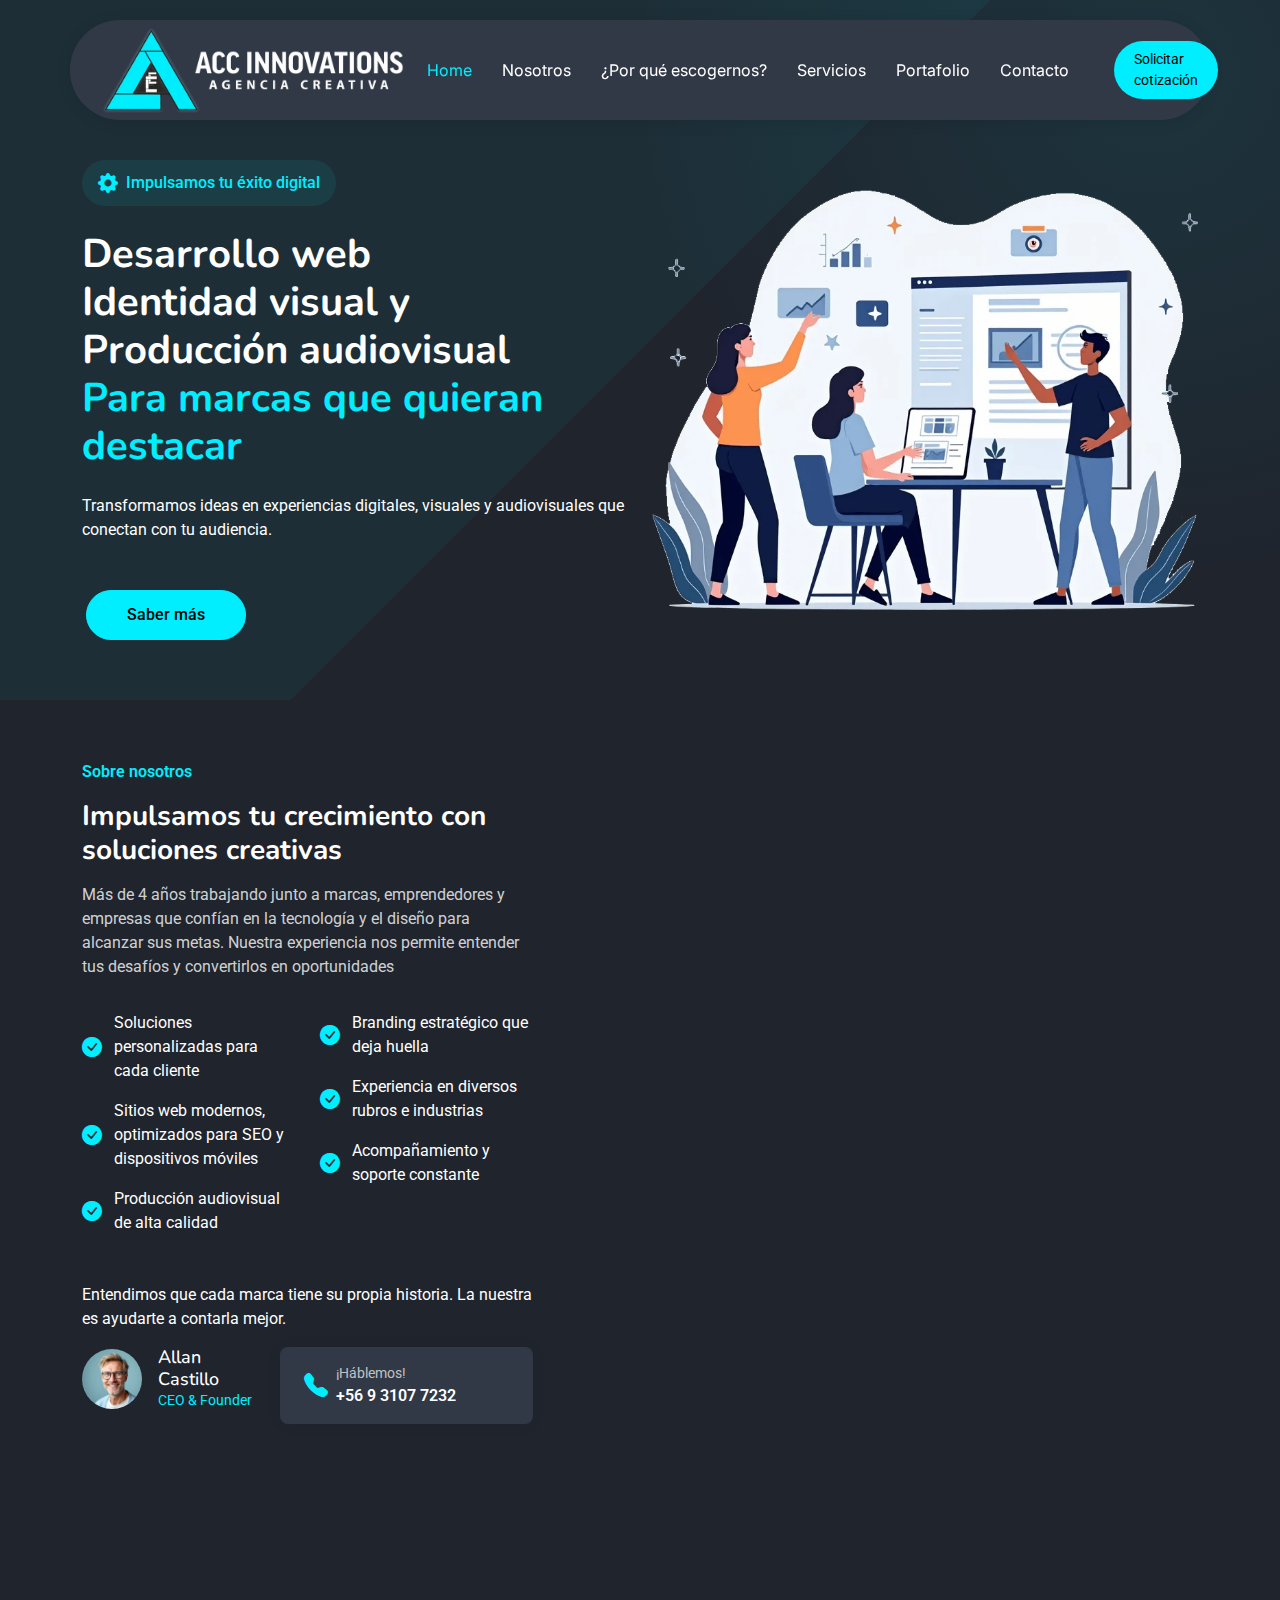
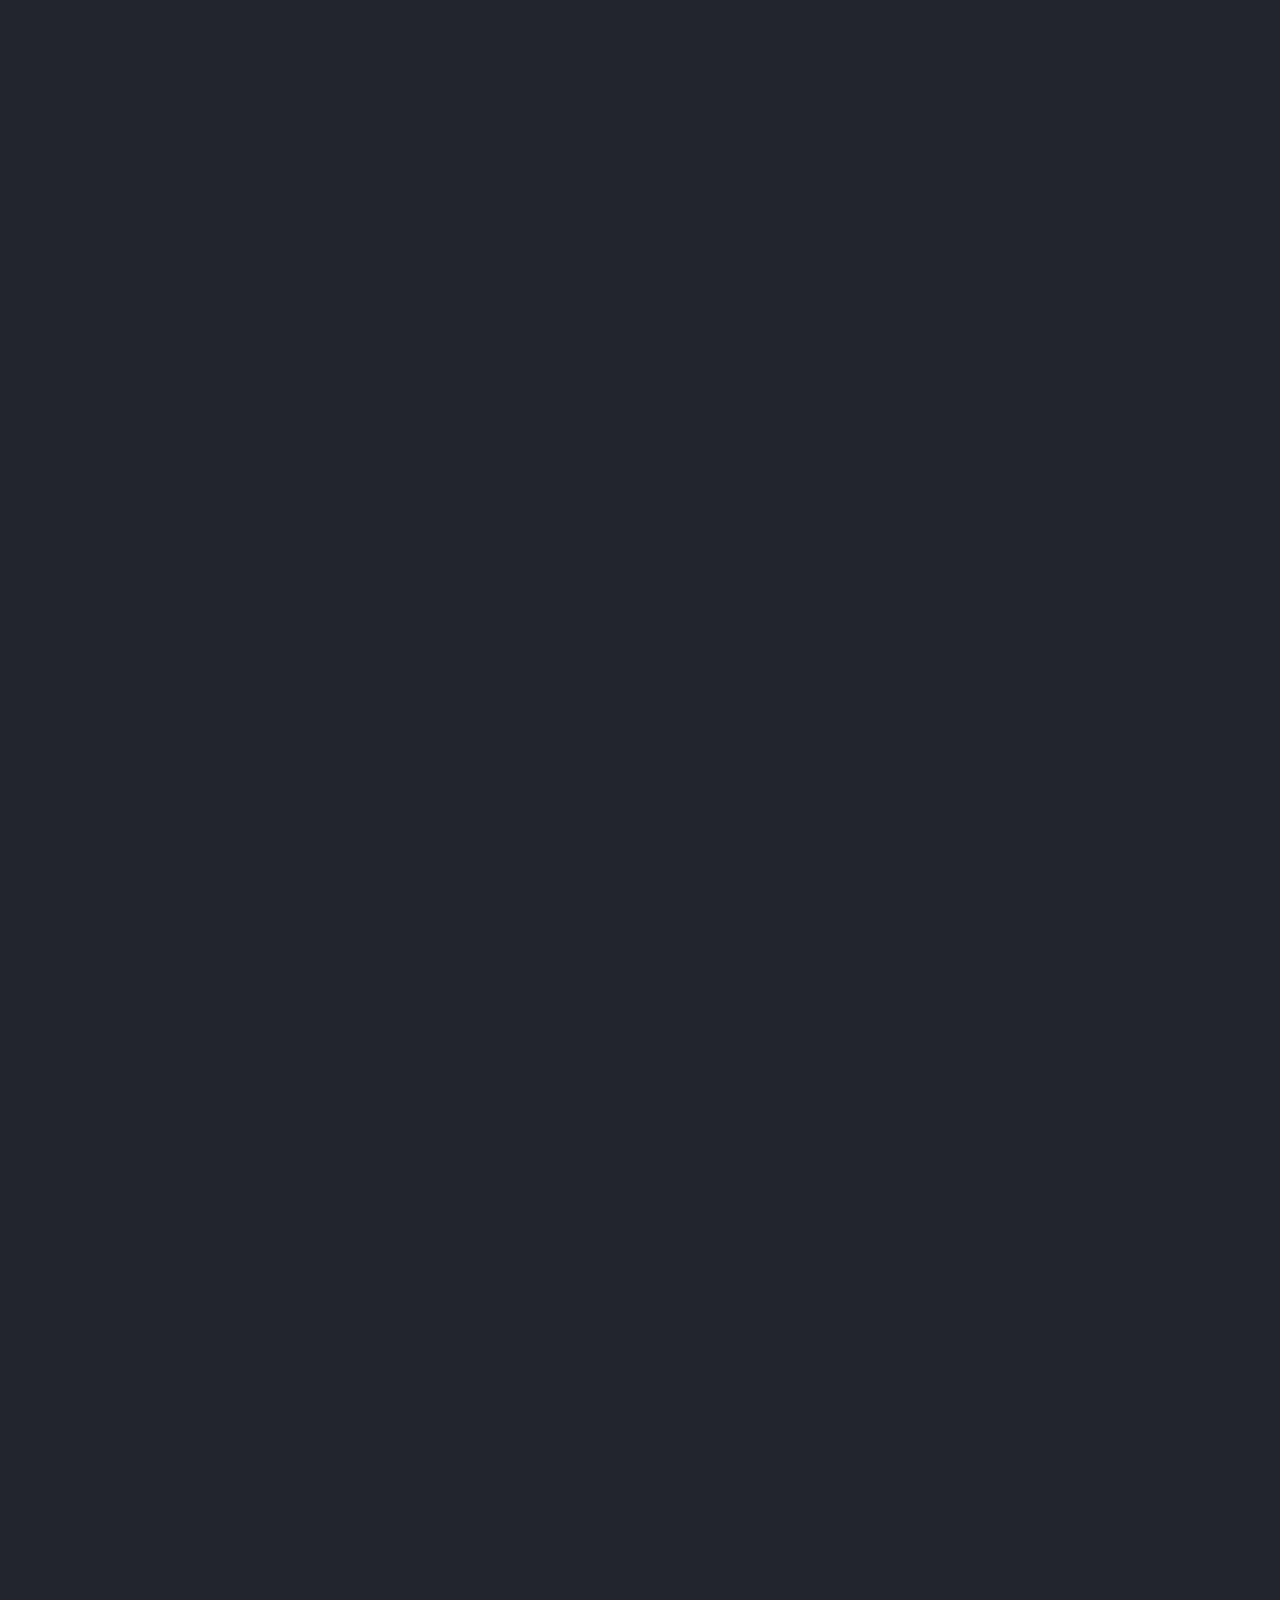
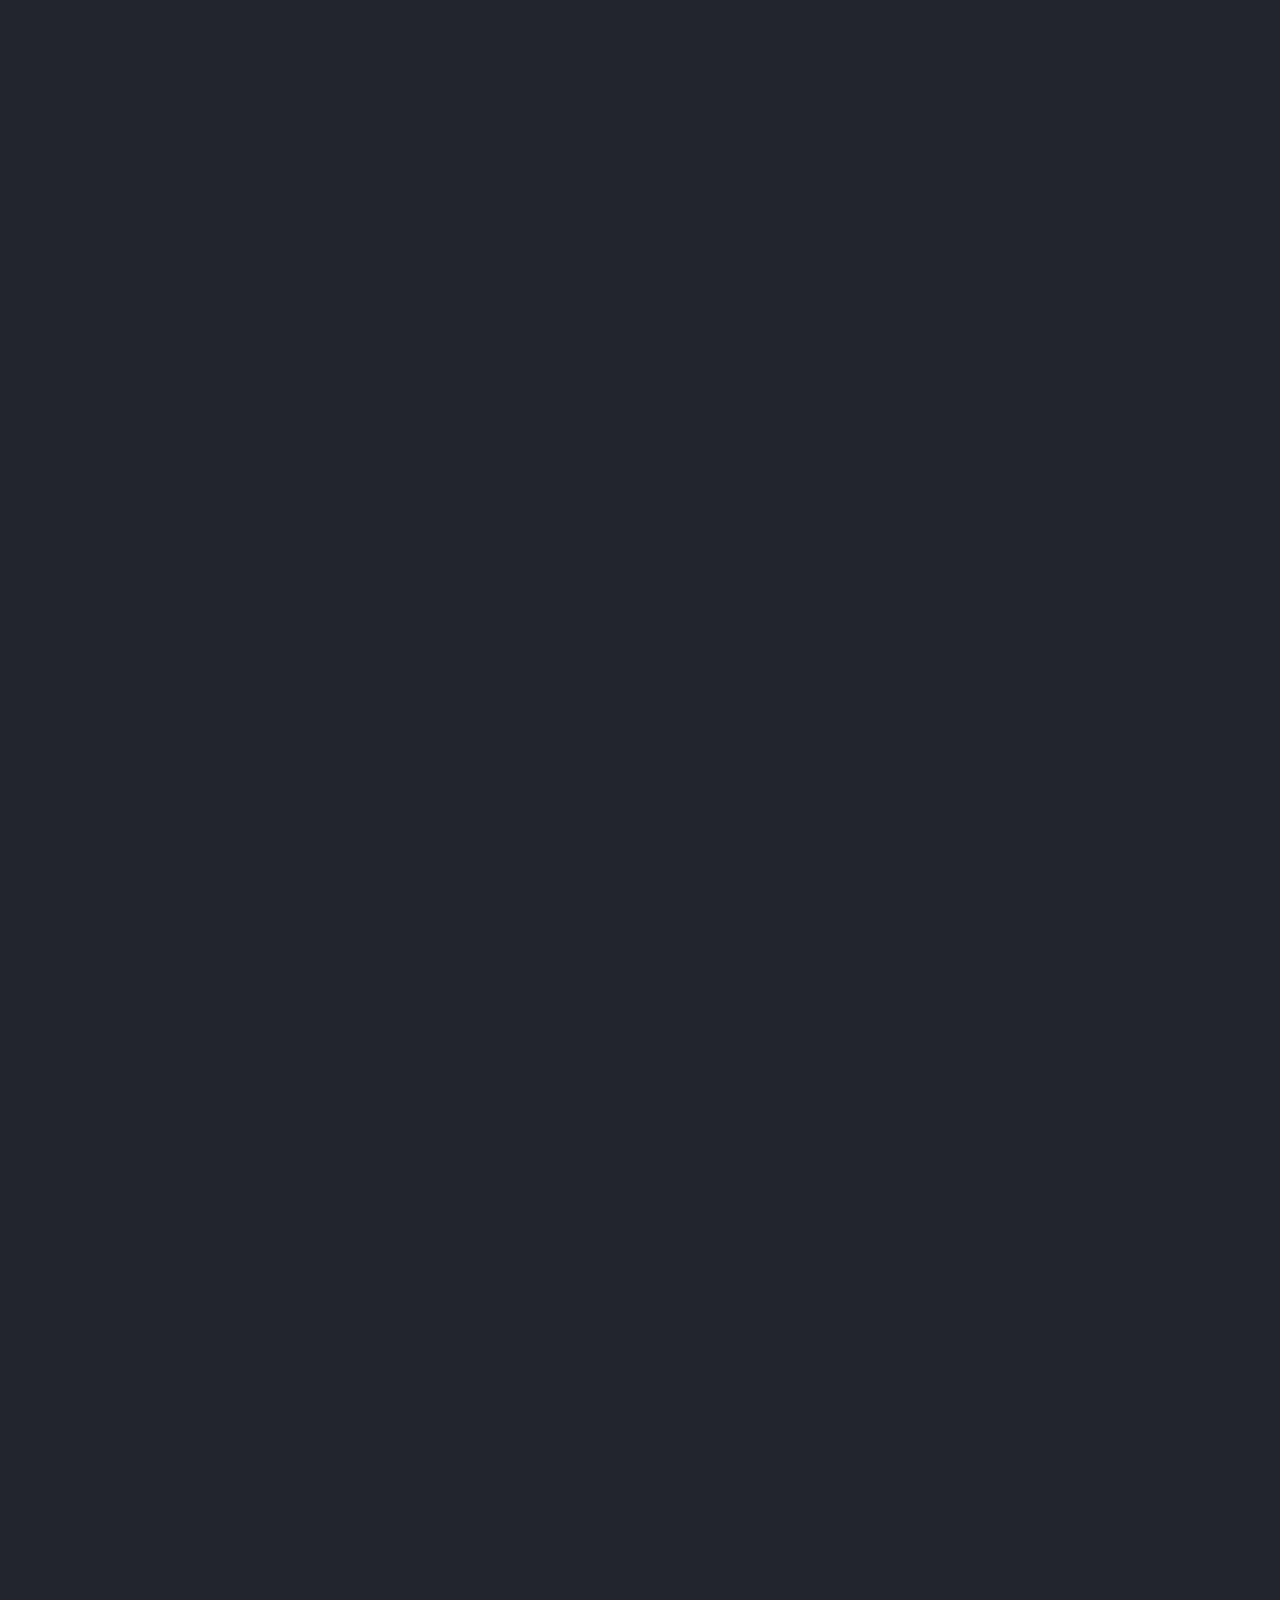
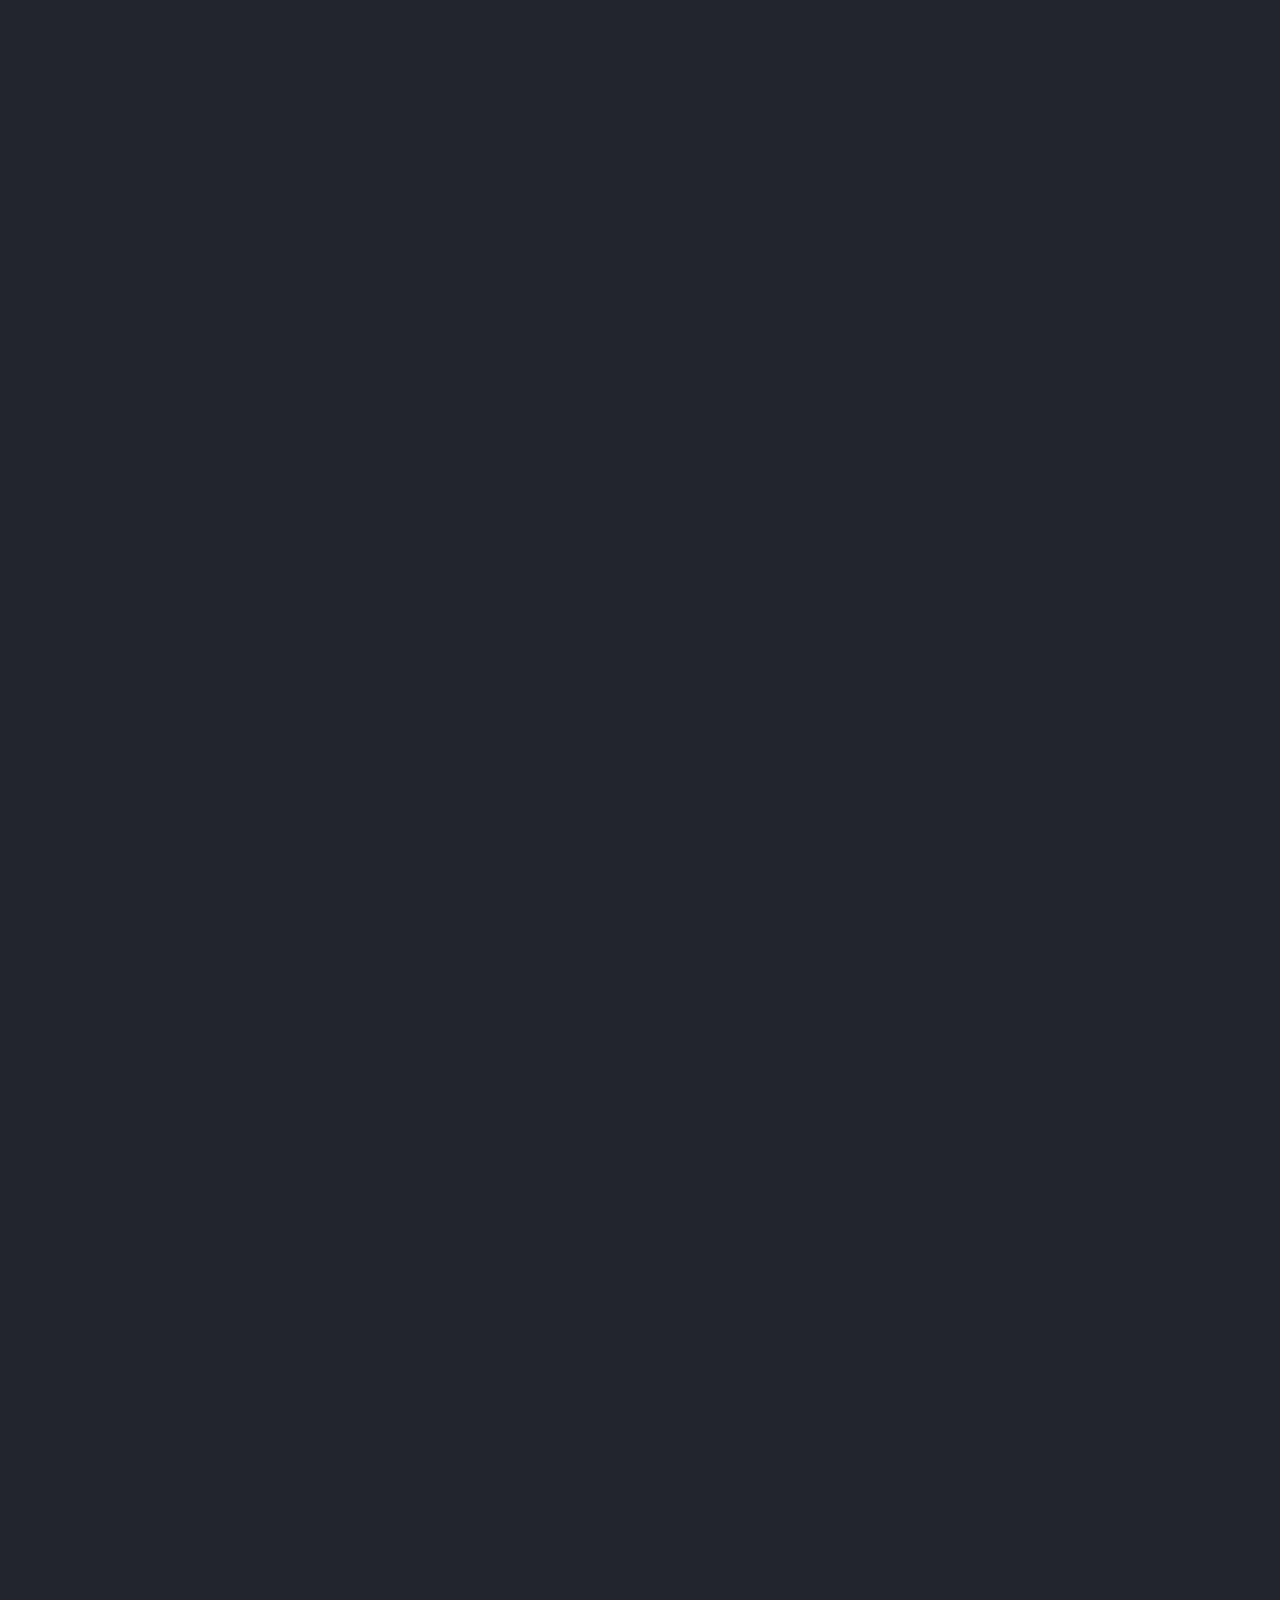
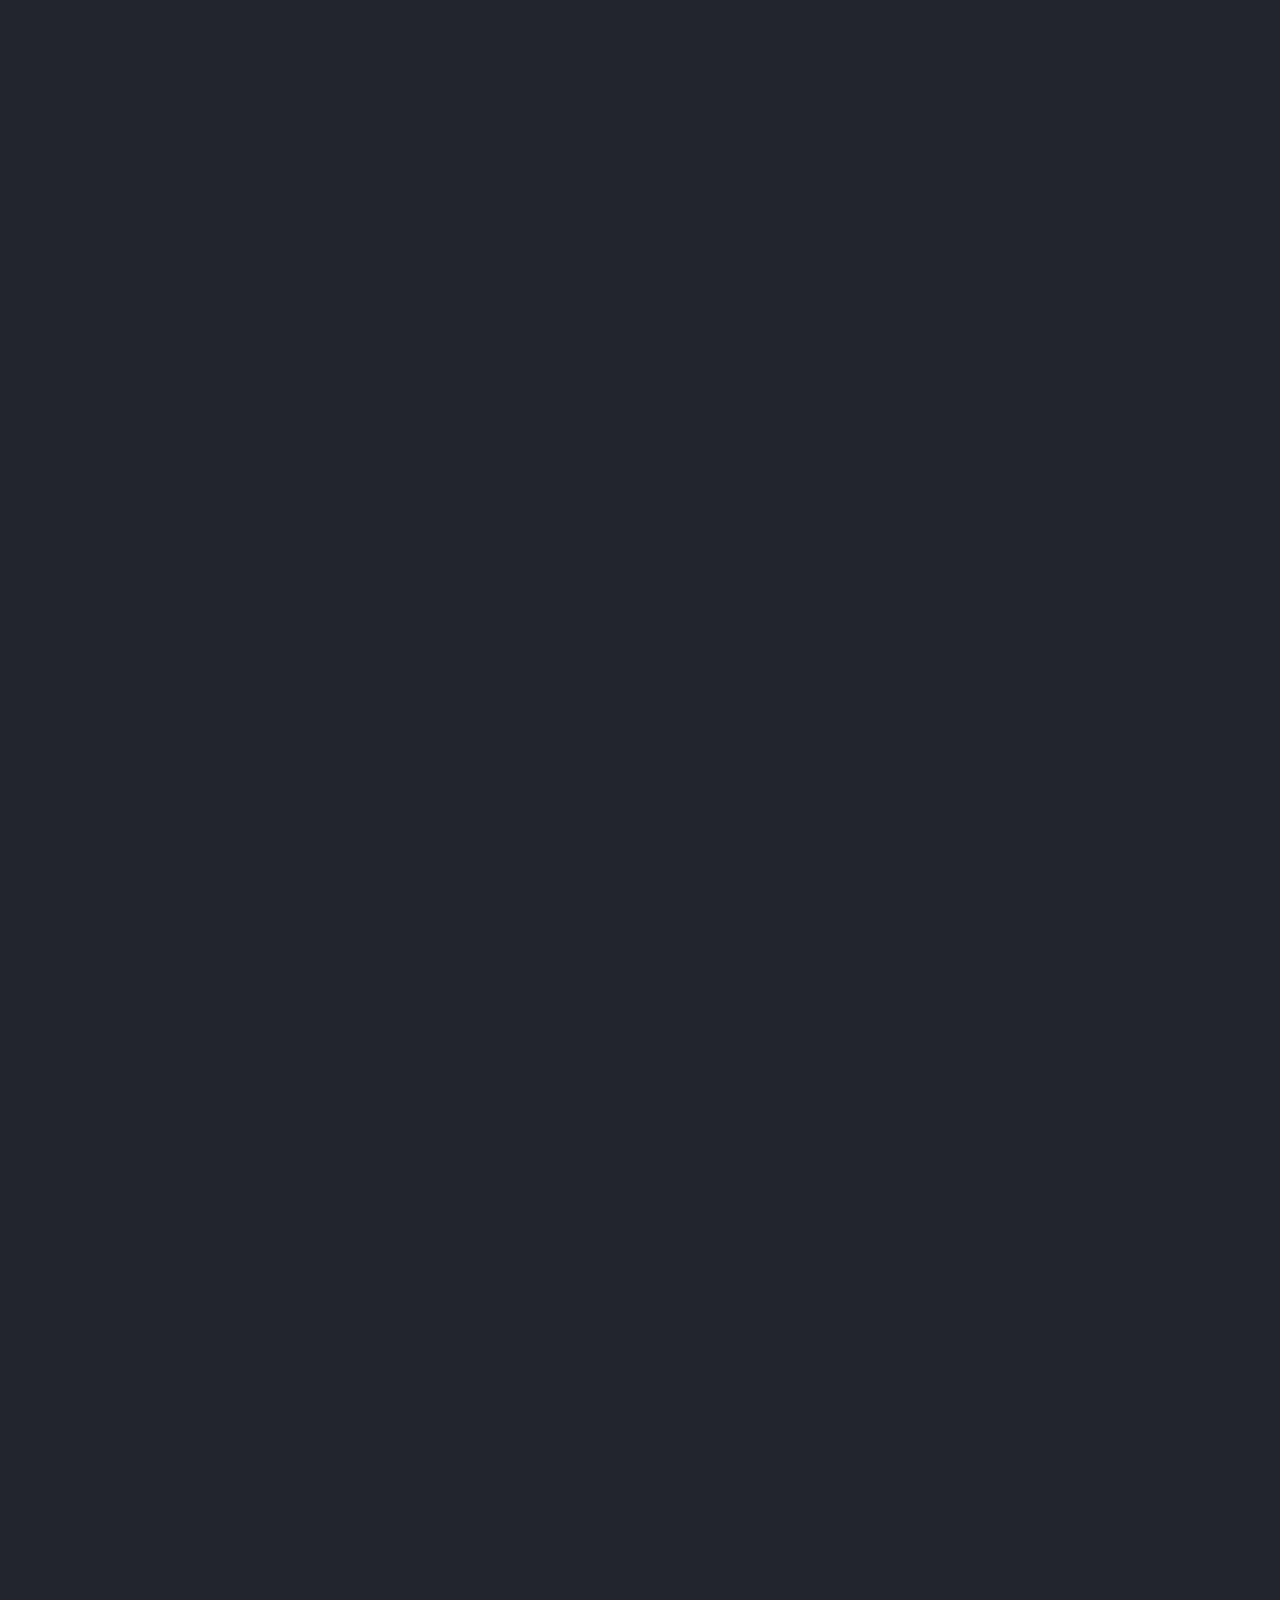
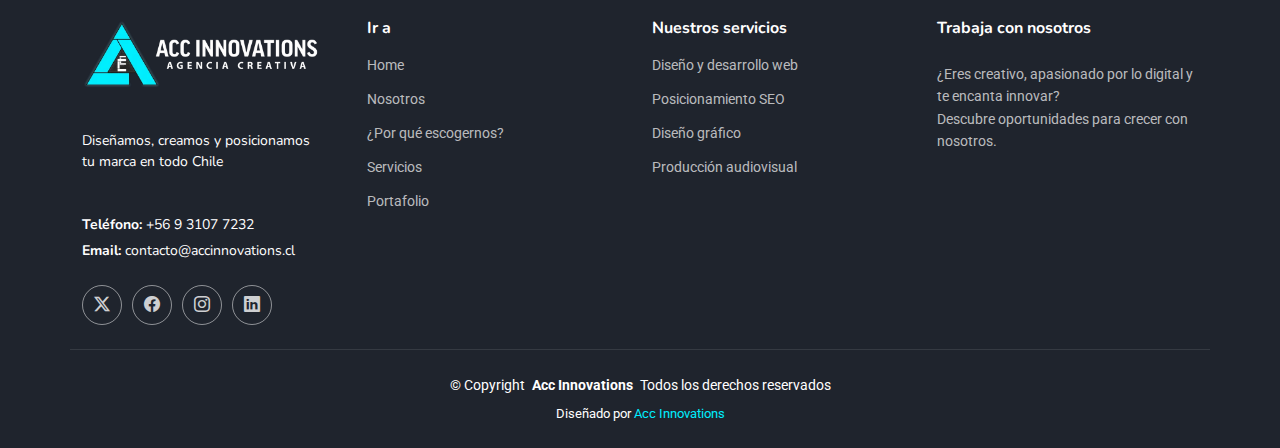
==== index.html @ 97b777a2 "first commit" ====
<!DOCTYPE html>
<html lang="en">

<head>
  <meta charset="utf-8">
  <meta content="width=device-width, initial-scale=1.0" name="viewport">
  <title>Acc Innovations | Agencia Creativa</title>
  <meta name="description" content="Diseñamos sitios webs y los posicionamos en Google. Creamos tu marca y la hacemos crecer">
  <meta name="keywords" content="">

  <!-- Favicons -->
  <link href="assets/img/favicon.png" rel="icon">
  <link href="assets/img/apple-touch-icon.png" rel="apple-touch-icon">

  <!-- Fonts -->
  <link href="https://fonts.googleapis.com" rel="preconnect">
  <link href="https://fonts.gstatic.com" rel="preconnect" crossorigin>
  <link href="https://fonts.googleapis.com/css2?family=Roboto:ital,wght@0,100;0,300;0,400;0,500;0,700;0,900;1,100;1,300;1,400;1,500;1,700;1,900&family=Inter:wght@100;200;300;400;500;600;700;800;900&family=Nunito:ital,wght@0,200;0,300;0,400;0,500;0,600;0,700;0,800;0,900;1,200;1,300;1,400;1,500;1,600;1,700;1,800;1,900&display=swap" rel="stylesheet">

  <!-- Vendor CSS Files -->
  <link href="assets/vendor/bootstrap/css/bootstrap.min.css" rel="stylesheet">
  <link href="assets/vendor/bootstrap-icons/bootstrap-icons.css" rel="stylesheet">
  <link href="assets/vendor/aos/aos.css" rel="stylesheet">
  <link href="assets/vendor/glightbox/css/glightbox.min.css" rel="stylesheet">
  <link href="assets/vendor/swiper/swiper-bundle.min.css" rel="stylesheet">

  <!-- Main CSS File -->
  <link href="assets/css/main.css" rel="stylesheet">


</head>

<body class="index-page">

  <header id="header" class="header d-flex align-items-center fixed-top">
    <div class="header-container container-fluid container-xl position-relative d-flex align-items-center justify-content-between">
  
      <!-- Logo visible siempre (escritorio + móvil, fuera del menú hamburguesa) -->
      <a href="index.html" class="logo d-flex align-items-center me-auto me-xl-0">
        <img src="assets/img/logo.webp" alt="Logo de barra de navegación Acc Innovations"> 
      </a>
  
      <!-- Menú de navegación -->
      <nav id="navmenu" class="navmenu">
        <ul>
          <!-- Logo y subtítulo solo en móviles -->
          <li class="mobile-logo d-xl-none">
            <div class="d-flex flex-column align-items-start">
              <img src="assets/img/logo.webp" alt="Logo de Acc Innovations" class="logo-img">
              <span class="logo-subtitle">Diseñamos, creamos y <br> posicionamos tu marca</span>
            </div>
          </li>
  
          <li><a href="#hero" class="active">Home</a></li>
          <li><a href="#about">Nosotros</a></li>
          <li><a href="#why-choose-us">¿Por qué escogernos?</a></li>
          <li><a href="#services">Servicios</a></li>
          <li><a href="#portfolio-tabs">Portafolio</a></li>
          <li><a href="#contact">Contacto</a></li>
  
          <!-- Información de contacto al final -->
          <li class="contact-info-section d-xl-none">
            <h5 class="contact-title">Información de contacto</h5>
            <div class="contact-list">
              <div class="contact-item">
                <i class="bi bi-envelope-fill"></i>
                <span>contacto@accinnovations.cl</span>
              </div>
              <div class="contact-item">
                <i class="bi bi-telephone-fill"></i>
                <span>+56 9 3107 7232</span>
              </div>
            </div>
          </li>
        </ul>
  
        <!-- Icono del menú hamburguesa -->
        <i class="mobile-nav-toggle d-xl-none bi bi-list"></i>
      </nav>
  
      <!-- Botón de cotización solo visible en escritorio -->
      <a class="btn-getstarted d-none d-md-block" href="index.html#about">Solicitar cotización</a>
  
    </div>
  </header>
  
  
  
  

  

  <main class="main">

    <!-- Hero Section -->
    <section id="hero" class="hero section">

      <div class="container" data-aos="fade-up" data-aos-delay="100">

        <div class="row align-items-center">
          <div class="col-lg-6">
            <div class="hero-content" data-aos="fade-up" data-aos-delay="200">
              <div class="company-badge mb-4">
                <i class="bi bi-gear-fill me-2"></i>
                Impulsamos tu éxito digital
              </div>

              <h1 class="mb-4">
                Desarrollo web<br>
                Identidad visual y<br>
                Producción audiovisual<br>
                <span class="accent-text">Para marcas que quieran destacar</span>
              </h1>

              <p class="mb-4 mb-md-5">
                Transformamos ideas en experiencias digitales, visuales y audiovisuales que conectan con tu audiencia.
              </p>

              <div class="hero-buttons">
                <a href="#about" class="btn btn-primary me-0 me-sm-2 mx-1">Saber más</a>
               <!-- <a href="https://www.youtube.com/watch?v=Y7f98aduVJ8" class="btn btn-link mt-2 mt-sm-0 glightbox">
                  <i class="bi bi-play-circle me-1"></i>
                  Ver Video
                </a> -->
              </div>
            </div>
          </div>

          <div class="col-lg-6">
            <div class="hero-image" data-aos="zoom-out" data-aos-delay="300">
              <img src="assets/img/illustration-1.webp" alt="Hero Image" class="img-fluid">

              <!--<div class="customers-badge">
                <div class="customer-avatars">
                  <img src="assets/img/avatar-1.webp" alt="Customer 1" class="avatar">
                  <img src="assets/img/avatar-2.webp" alt="Customer 2" class="avatar">
                  <img src="assets/img/avatar-3.webp" alt="Customer 3" class="avatar">
                  <img src="assets/img/avatar-4.webp" alt="Customer 4" class="avatar">
                  <img src="assets/img/avatar-5.webp" alt="Customer 5" class="avatar">
                  <span class="avatar more">12+</span>
                </div>
                <p class="mb-0 mt-2">12,000+ lorem ipsum dolor sit amet consectetur adipiscing elit</p>
              </div> -->
            </div>
          </div>
        </div>

        <!-- <div class="row stats-row gy-4 mt-5" data-aos="fade-up" data-aos-delay="500">
          <div class="col-lg-3 col-md-6">
            <div class="stat-item">
              <div class="stat-icon">
                <i class="bi bi-trophy"></i>
              </div>
              <div class="stat-content">
                <h4>3x Won Awards</h4>
                <p class="mb-0">Vestibulum ante ipsum</p>
              </div>
            </div>
          </div>
          <div class="col-lg-3 col-md-6">
            <div class="stat-item">
              <div class="stat-icon">
                <i class="bi bi-briefcase"></i>
              </div>
              <div class="stat-content">
                <h4>6.5k Faucibus</h4>
                <p class="mb-0">Nullam quis ante</p>
              </div>
            </div>
          </div>
          <div class="col-lg-3 col-md-6">
            <div class="stat-item">
              <div class="stat-icon">
                <i class="bi bi-graph-up"></i>
              </div>
              <div class="stat-content">
                <h4>80k Mauris</h4>
                <p class="mb-0">Etiam sit amet orci</p>
              </div>
            </div>
          </div>
          <div class="col-lg-3 col-md-6">
            <div class="stat-item">
              <div class="stat-icon">
                <i class="bi bi-award"></i>
              </div>
              <div class="stat-content">
                <h4>6x Phasellus</h4>
                <p class="mb-0">Vestibulum ante ipsum</p>
              </div>
            </div>
          </div>
        </div>

      -->

      </div>

    </section><!-- /Hero Section -->

    <!-- About Section -->
    <section id="about" class="about section">

      <div class="container" data-aos="fade-up" data-aos-delay="100">

        <div class="row gy-4 align-items-center justify-content-between">

          <div class="col-xl-5" data-aos="fade-up" data-aos-delay="200">
            <span class="about-meta">Sobre nosotros</span>
            <h2 class="about-title">Impulsamos tu crecimiento con soluciones creativas</h2>
            <p class="about-description">Más de 4 años trabajando junto a marcas, emprendedores y 
              empresas que confían en la tecnología y el diseño para alcanzar sus metas. Nuestra experiencia 
              nos permite entender tus desafíos y convertirlos en oportunidades</p>

            <div class="row feature-list-wrapper">
              <div class="col-md-6">
                <ul class="feature-list">
                  <li><i class="bi bi-check-circle-fill"></i> Soluciones personalizadas para cada cliente</li>
                  <li><i class="bi bi-check-circle-fill"></i> Sitios web modernos, optimizados para SEO y dispositivos móviles</li>
                  <li><i class="bi bi-check-circle-fill"></i> Producción audiovisual de alta calidad  </li>
                </ul>
              </div>
              <div class="col-md-6">
                <ul class="feature-list">
                  <li><i class="bi bi-check-circle-fill"></i> Branding estratégico que deja huella  </li>
                  <li><i class="bi bi-check-circle-fill"></i> Experiencia en diversos rubros e industrias  </li>
                  <li><i class="bi bi-check-circle-fill"></i> Acompañamiento y soporte constante</li>
                </ul>
              </div>
            </div>
            
            <p>Entendimos que cada marca tiene su propia historia. La nuestra es ayudarte a contarla mejor.</p>

            <div class="info-wrapper">
              <div class="row gy-4">
                <div class="col-lg-5">
                  <div class="profile d-flex align-items-center gap-3">
                    <img src="assets/img/avatar-1.webp" alt="CEO Profile" class="profile-image">
                    <div>
                      <h4 class="profile-name">Allan Castillo</h4>
                      <p class="profile-position">CEO &amp; Founder</p>
                    </div>
                  </div>
                </div>
                <div class="col-lg-7">
                  <div class="contact-info d-flex align-items-center gap-2">
                    <i class="bi bi-telephone-fill"></i>
                    <div>
                      <p class="contact-label">¡Háblemos!</p>
                      <p class="contact-number">
                        <a href="tel:+56931077232" style="text-decoration: none; color: inherit;">
                          +56 9 3107 7232
                        </a>
                      </p>
                    </div>
                  </div>
                </div>
                
              </div>
            </div>
          </div>

          <div class="col-xl-6" data-aos="fade-up" data-aos-delay="300">
            <div class="image-wrapper">
              <div class="images position-relative" data-aos="zoom-out" data-aos-delay="400">
                <img src="assets/img/about-5.webp" alt="Business Meeting" class="img-fluid main-image rounded-4">
                <img src="assets/img/about-2.webp" alt="Team Discussion" class="img-fluid small-image rounded-4">
              </div>
              <div class="experience-badge floating">
                <h3>4+ <span>Años</span></h3>
                <p>creciendo junto a nuestros clientes</p>
              </div>
            </div>
          </div>
        </div>

      </div>

    </section><!-- /About Section -->

    <!-- ¿Por qué escogernos? Section -->
    <section id="why-choose-us" class="features section">

      <!-- Section Title -->
      <div class="container section-title" data-aos="fade-up">
        <h2>¿Por qué escogernos?</h2>
        <p>A lo largo de los años, hemos construido algo más que soluciones: creamos relaciones de confianza, 
          adaptadas al presente y proyectadas hacia el futuro.</p>
      </div><!-- End Section Title -->

      <div class="container">

        <div class="d-flex justify-content-center">

          <ul class="nav nav-tabs" data-aos="fade-up" data-aos-delay="100">

            <li class="nav-item">
              <a class="nav-link active show" data-bs-toggle="tab" data-bs-target="#features-tab-1">
                <h4>Innovación</h4>
              </a>
            </li><!-- End tab nav item -->

            <li class="nav-item">
              <a class="nav-link" data-bs-toggle="tab" data-bs-target="#features-tab-2">
                <h4>Experiencia</h4>
              </a><!-- End tab nav item -->

            </li>
            <li class="nav-item">
              <a class="nav-link" data-bs-toggle="tab" data-bs-target="#features-tab-3">
                <h4>Compromiso</h4>
              </a>
            </li><!-- End tab nav item -->

          </ul>

        </div>

        <div class="tab-content" data-aos="fade-up" data-aos-delay="200">

          <div class="tab-pane fade active show" id="features-tab-1">
            <div class="row">
              <div class="col-lg-6 order-2 order-lg-1 mt-3 mt-lg-0 d-flex flex-column justify-content-center">
                <h3>Soluciones que piensan en el futuro</h3>
                <p class="fst-italic">
                  Nos adaptamos constantemente a las nuevas tecnologías y tendencias para ofrecerte herramientas modernas, ágiles y escalables.
                </p>
                <ul>
                  <li><i class="bi bi-check2-all"></i> <span>💡 Propuestas creativas que rompen el molde.</span></li>
                  <li><i class="bi bi-check2-all"></i> <span>🚀 Herramientas digitales pensadas para tu crecimiento.</span></li>
                  <li><i class="bi bi-check2-all"></i> <span>🧠 Equipo multidisciplinario con visión estratégica.</span></li>
                </ul>
              </div>
              <div class="col-lg-6 order-1 order-lg-2 text-center">
                <img src="assets/img/features-illustration-1.webp" alt="" class="img-fluid">
              </div>
            </div>
          </div><!-- End tab content item -->

          <div class="tab-pane fade" id="features-tab-2">
            <div class="row">
              <div class="col-lg-6 order-2 order-lg-1 mt-3 mt-lg-0 d-flex flex-column justify-content-center">
                <h3>Más de 4 años impulsando negocios</h3>
                <p class="fst-italic">
                  Hemos trabajado con empresas de distintos tamaños y rubros, aprendiendo de cada desafío para ofrecer resultados sólidos.
                </p>
                <ul>
                  <li><i class="bi bi-check2-all"></i> <span>🎯 Trayectoria comprobada en el sector.</span></li>
                  <li><i class="bi bi-check2-all"></i> <span>🛠 Procesos optimizados para lograr más en menos tiempo.</span></li>
                  <li><i class="bi bi-check2-all"></i> <span>📊 Casos de éxito y clientes que vuelven por más.</span></li>
                </ul>
              </div>
              <div class="col-lg-6 order-1 order-lg-2 text-center">
                <img src="assets/img/features-illustration-2.webp" alt="" class="img-fluid">
              </div>
            </div>
          </div><!-- End tab content item -->

          <div class="tab-pane fade" id="features-tab-3">
            <div class="row">
              <div class="col-lg-6 order-2 order-lg-1 mt-3 mt-lg-0 d-flex flex-column justify-content-center">
                <h3>Tu éxito también es el nuestro</h3>
                <p class="fst-italic">
                  Más allá de vender un servicio, nos involucramos en tu proyecto como si fuera propio. Nos mueve cumplir lo que prometemos.
                </p>
                <ul>
                  <li><i class="bi bi-check2-all"></i> <span>🤝 Acompañamiento cercano en cada etapa.</span></li>
                  <li><i class="bi bi-check2-all"></i> <span>⏱ Respuestas rápidas y soporte constante.</span></li>
                  <li><i class="bi bi-check2-all"></i> <span>📈 Resultados claros, medibles y sostenibles.</span></li>
                </ul>
                <p class="fst-italic">
              </div>
              <div class="col-lg-6 order-1 order-lg-2 text-center">
                <img src="assets/img/features-illustration-3.webp" alt="" class="img-fluid">
              </div>
            </div>
          </div><!-- End tab content item -->

        </div>

      </div>

    </section><!-- /Features Section -->

    <div class="container h2-perso mt-4" data-aos="fade-up">
      <h2>Si trabajas con nosotros obtendrás</h2>
    </div><!-- End Section Title -->

    <!-- Features Cards Section -->
    <section id="features-cards" class="features-cards section">

      <div class="container">

        <div class="row gy-4">

          <div class="col-xl-3 col-md-6" data-aos="zoom-in" data-aos-delay="100">
            <div class="feature-box orange">
              <i class="bi bi-award"></i>
              <h4>Compromiso con la calidad</h4>
              <p>Nos esforzamos por ofrecer soluciones de desarrollo web, SEO, diseño gráfico y video 
                profesional con los más altos estándares de calidad, buscando siempre superar tus expectativas.</p>
            </div>
          </div><!-- End Feature Borx-->

          <div class="col-xl-3 col-md-6" data-aos="zoom-in" data-aos-delay="200">
            <div class="feature-box blue">
              <i class="bi bi-lightbulb"></i>
              <h4>Creatividad e innovación</h4>
              <p>Aportamos ideas frescas y creativas en cada proyecto, desde el diseño visual hasta la estrategia de 
                posicionamiento, manteniéndonos a la vanguardia de las últimas tendencias.</p>
            </div>
          </div><!-- End Feature Borx-->

          <div class="col-xl-3 col-md-6" data-aos="zoom-in" data-aos-delay="300">
            <div class="feature-box green">
              <i class="bi bi-check-circle"></i>
              <h4>Enfoque en tus objetivos</h4>
              <p>Tu éxito es nuestra prioridad. Trabajamos de cerca contigo para entender tus metas y ofrecerte 
                soluciones personalizadas que impulsen el crecimiento de tu marca.</p>
            </div>
          </div><!-- End Feature Borx-->

          <div class="col-xl-3 col-md-6" data-aos="zoom-in" data-aos-delay="400">
            <div class="feature-box red">
              <i class="bi bi-shield-check"></i>
              <h4>Profesionalismo y confianza</h4>
              <p> Construimos relaciones sólidas y transparentes con nuestros clientes, ofreciendo un servicio profesional, 
                cercano y confiable en cada etapa del proyecto.</p>
            </div>
          </div><!-- End Feature Borx-->

        </div>

      </div>

    </section><!-- /Features Cards Section -->

     <!-- Services Section -->
     <section id="services" class="services section light-background">

      <!-- Section Title -->
      <div class="container section-title" data-aos="fade-up">
        <h2>¿Qué te ofrecemos?</h2>
        <p>Soluciones digitales a la medida que combinan diseño, tecnología y estrategia para impulsar tu marca en el entorno digital.</p>
      </div><!-- End Section Title -->

      <div class="container" data-aos="fade-up" data-aos-delay="100">

        <div class="row g-4">

          <div class="col-lg-6" data-aos="fade-up" data-aos-delay="100">
            <div class="service-card d-flex">
              <div class="icon flex-shrink-0">
                <i class="bi bi-laptop"></i>
              </div>
              <div>
                <h3>Diseño y desarrollo web</h3>
                <h5>Sitios que representan tu marca</h5>
                <p>Diseñamos y desarrollamos sitios web personalizados, responsivos y optimizados: desde sitios informativos hasta plataformas con aplicaciones y e-commerce.</p>
                <a href="service-details.html" class="read-more">Saber más <i class="bi bi-arrow-right"></i></a>
              </div>
            </div>
          </div><!-- End Service Card -->

          <div class="col-lg-6" data-aos="fade-up" data-aos-delay="200">
            <div class="service-card d-flex">
              <div class="icon flex-shrink-0">
                <i class="bi bi-bar-chart"></i>
              </div>
              <div>
                <h3>Posicionamiento SEO</h3>
                <h5>Haz que te encuentren primero</h5>
                <p>Mejoramos tu presencia en buscadores con estrategias SEO efectivas para atraer tráfico de calidad y convertir visitas en resultados.</p>
                <a href="service-details.html" class="read-more">Saber más <i class="bi bi-arrow-right"></i></a>
              </div>
            </div>
          </div><!-- End Service Card -->

          <div class="col-lg-6" data-aos="fade-up" data-aos-delay="300">
            <div class="service-card d-flex">
              <div class="icon flex-shrink-0">
                <i class="bi bi-palette"></i>
              </div>
              <div>
                <h3>Diseño gráfico</h3>
                <h5>Identidad visual que conecta</h5>
                <p>Creamos logotipos, branding completo y piezas gráficas que reflejan el valor y la personalidad de tu negocio.</p>
                <a href="service-details.html" class="read-more">Saber más <i class="bi bi-arrow-right"></i></a>
              </div>
            </div>
          </div><!-- End Service Card -->

          <div class="col-lg-6" data-aos="fade-up" data-aos-delay="400">
            <div class="service-card d-flex">
              <div class="icon flex-shrink-0">
                <i class="bi bi-camera-video"></i>
              </div>
              <div>
                <h3>Producción Audiovisual</h3>
                <h5>Videos profesionales con impacto</h5>
                <p>Contamos con un equipo audiovisual para crear contenido visual potente: institucional, promocional o para redes sociales.</p>
                <a href="service-details.html" class="read-more">Saber más<i class="bi bi-arrow-right"></i></a>
              </div>
            </div>
          </div><!-- End Service Card -->

        </div>

      </div>

    </section><!-- /Services Section -->

<!-- Portfolio section -->
<section id="portfolio-tabs" class="portfolio-tabs section">

  <!-- Section Title -->
  <div class="container section-title" data-aos="fade-up">
    <h2>Portafolio</h2>
    <p>Echa un vistazo a algunos de nuestros proyectos.</p>
  </div><!-- End Section Title -->

  <div class="container">

    <div class="d-flex justify-content-center">
      <ul class="nav nav-tabs" id="portfolioTabs" role="tablist" data-aos="fade-up" data-aos-delay="100">
        <li class="nav-item" role="presentation">
          <button class="nav-link active" id="web-tab" data-bs-toggle="tab" data-bs-target="#web" type="button" role="tab" aria-controls="web" aria-selected="true">
            <h4>Desarrollo web</h4>
          </button>
        </li>
        <li class="nav-item" role="presentation">
          <button class="nav-link" id="design-tab" data-bs-toggle="tab" data-bs-target="#design" type="button" role="tab" aria-controls="design" aria-selected="false">
            <h4>Diseño gráfico</h4>
          </button>
        </li>
        <li class="nav-item" role="presentation">
          <button class="nav-link" id="video-tab" data-bs-toggle="tab" data-bs-target="#video" type="button" role="tab" aria-controls="video" aria-selected="false">
            <h4>Producción</h4>
          </button>
        </li>
      </ul>
    </div>

    <div class="tab-content" id="portfolioTabsContent" data-aos="fade-up" data-aos-delay="200">

      <!-- Desarrollo Web -->
      <div class="tab-pane fade show active" id="web" role="tabpanel" aria-labelledby="web-tab">
        <div class="row g-4">
          <div class="col-md-6 col-lg-3">
            <div class="card h-100">
              <img src="assets/img/portafolio-web1.jpg" class="card-img-top" alt="Proyecto Web 1">
              <div class="card-body">
                <h5 class="card-title">Landing Corporativa</h5>
                <p class="card-text">Sitio de alto impacto visual para captación de leads.</p>
              </div>
            </div>
          </div>
          <div class="col-md-6 col-lg-3">
            <div class="card h-100">
              <img src="assets/img/portafolio-web2.jpg" class="card-img-top" alt="Proyecto Web 2">
              <div class="card-body">
                <h5 class="card-title">E-commerce</h5>
                <p class="card-text">Tienda online con pasarela de pago y gestión de inventario.</p>
              </div>
            </div>
          </div>
        </div>
      </div>

      <!-- Diseño Gráfico -->
      <div class="tab-pane fade" id="design" role="tabpanel" aria-labelledby="design-tab">
        <div class="row g-4">
          <div class="col-md-6 col-lg-3">
            <div class="card h-100">
              <img src="assets/img/portafolio-diseno1.jpg" class="card-img-top" alt="Diseño 1">
              <div class="card-body">
                <h5 class="card-title">Identidad Visual</h5>
                <p class="card-text">Diseño de logotipo, branding y aplicaciones gráficas.</p>
              </div>
            </div>
          </div>
          <div class="col-md-6 col-lg-3">
            <div class="card h-100">
              <img src="assets/img/portafolio-diseno2.jpg" class="card-img-top" alt="Diseño 2">
              <div class="card-body">
                <h5 class="card-title">Packaging</h5>
                <p class="card-text">Diseño de etiquetas y empaques para productos de consumo.</p>
              </div>
            </div>
          </div>
        </div>
      </div>

      <!-- Producción Audiovisual -->
      <div class="tab-pane fade" id="video" role="tabpanel" aria-labelledby="video-tab">
        <div class="row g-4">
          <div class="col-md-6 col-lg-3">
            <div class="card h-100">
              <img src="assets/img/portafolio-video1.jpg" class="card-img-top" alt="Video 1">
              <div class="card-body">
                <h5 class="card-title">Video Corporativo</h5>
                <p class="card-text">Producción profesional para presentación institucional.</p>
              </div>
            </div>
          </div>
          <div class="col-md-6 col-lg-3">
            <div class="card h-100">
              <img src="assets/img/portafolio-video2.jpg" class="card-img-top" alt="Video 2">
              <div class="card-body">
                <h5 class="card-title">Animación 2D</h5>
                <p class="card-text">Explicación visual de servicios con estilo animado.</p>
              </div>
            </div>
          </div>
        </div>
      </div>

    </div>

  </div>

</section><!-- /Portfolio section -->


    <!-- Features 2 Section -->
    <section id="features-2" class="features-2 section">

      <div class="container" data-aos="fade-up" data-aos-delay="100">

        <div class="row align-items-center">

          <div class="col-lg-4">

            <div class="feature-item text-end mb-5" data-aos="fade-right" data-aos-delay="200">
              <div class="d-flex align-items-center justify-content-end gap-4">
                <div class="feature-content">
                  <h3>Use On Any Device</h3>
                  <p>Vestibulum ante ipsum primis in faucibus orci luctus et ultrices posuere cubilia Curae; In ac dui quis mi consectetuer lacinia.</p>
                </div>
                <div class="feature-icon flex-shrink-0">
                  <i class="bi bi-display"></i>
                </div>
              </div>
            </div><!-- End .feature-item -->

            <div class="feature-item text-end mb-5" data-aos="fade-right" data-aos-delay="300">
              <div class="d-flex align-items-center justify-content-end gap-4">
                <div class="feature-content">
                  <h3>Feather Icons</h3>
                  <p>Phasellus ullamcorper ipsum rutrum nunc nunc nonummy metus vestibulum volutpat sapien arcu sed augue aliquam erat volutpat.</p>
                </div>
                <div class="feature-icon flex-shrink-0">
                  <i class="bi bi-feather"></i>
                </div>
              </div>
            </div><!-- End .feature-item -->

            <div class="feature-item text-end" data-aos="fade-right" data-aos-delay="400">
              <div class="d-flex align-items-center justify-content-end gap-4">
                <div class="feature-content">
                  <h3>Retina Ready</h3>
                  <p>Aenean tellus metus bibendum sed posuere ac mattis non nunc vestibulum fringilla purus sit amet fermentum aenean commodo.</p>
                </div>
                <div class="feature-icon flex-shrink-0">
                  <i class="bi bi-eye"></i>
                </div>
              </div>
            </div><!-- End .feature-item -->

          </div>

          <div class="col-lg-4" data-aos="zoom-in" data-aos-delay="200">
            <div class="phone-mockup text-center">
              <img src="assets/img/phone-app-screen.webp" alt="Phone Mockup" class="img-fluid">
            </div>
          </div><!-- End Phone Mockup -->

          <div class="col-lg-4">

            <div class="feature-item mb-5" data-aos="fade-left" data-aos-delay="200">
              <div class="d-flex align-items-center gap-4">
                <div class="feature-icon flex-shrink-0">
                  <i class="bi bi-code-square"></i>
                </div>
                <div class="feature-content">
                  <h3>W3c Valid Code</h3>
                  <p>Donec vitae sapien ut libero venenatis faucibus nullam quis ante etiam sit amet orci eget eros faucibus tincidunt.</p>
                </div>
              </div>
            </div><!-- End .feature-item -->

            <div class="feature-item mb-5" data-aos="fade-left" data-aos-delay="300">
              <div class="d-flex align-items-center gap-4">
                <div class="feature-icon flex-shrink-0">
                  <i class="bi bi-phone"></i>
                </div>
                <div class="feature-content">
                  <h3>Fully Responsive</h3>
                  <p>Maecenas tempus tellus eget condimentum rhoncus sem quam semper libero sit amet adipiscing sem neque sed ipsum.</p>
                </div>
              </div>
            </div><!-- End .feature-item -->

            <div class="feature-item" data-aos="fade-left" data-aos-delay="400">
              <div class="d-flex align-items-center gap-4">
                <div class="feature-icon flex-shrink-0">
                  <i class="bi bi-browser-chrome"></i>
                </div>
                <div class="feature-content">
                  <h3>Browser Compatibility</h3>
                  <p>Nullam dictum felis eu pede mollis pretium integer tincidunt cras dapibus vivamus elementum semper nisi aenean vulputate.</p>
                </div>
              </div>
            </div><!-- End .feature-item -->

          </div>
        </div>

      </div>

    </section><!-- /Features 2 Section -->

    <!-- Clients Section 
    <section id="clients" class="clients section">

      <div class="container" data-aos="fade-up" data-aos-delay="100">

        <div class="swiper init-swiper">
          <script type="application/json" class="swiper-config">
            {
              "loop": true,
              "speed": 600,
              "autoplay": {
                "delay": 5000
              },
              "slidesPerView": "auto",
              "pagination": {
                "el": ".swiper-pagination",
                "type": "bullets",
                "clickable": true
              },
              "breakpoints": {
                "320": {
                  "slidesPerView": 2,
                  "spaceBetween": 40
                },
                "480": {
                  "slidesPerView": 3,
                  "spaceBetween": 60
                },
                "640": {
                  "slidesPerView": 4,
                  "spaceBetween": 80
                },
                "992": {
                  "slidesPerView": 6,
                  "spaceBetween": 120
                }
              }
            }
          </script>
          <div class="swiper-wrapper align-items-center">
            <div class="swiper-slide"><img src="assets/img/clients/client-1.png" class="img-fluid" alt=""></div>
            <div class="swiper-slide"><img src="assets/img/clients/client-2.png" class="img-fluid" alt=""></div>
            <div class="swiper-slide"><img src="assets/img/clients/client-3.png" class="img-fluid" alt=""></div>
            <div class="swiper-slide"><img src="assets/img/clients/client-4.png" class="img-fluid" alt=""></div>
            <div class="swiper-slide"><img src="assets/img/clients/client-5.png" class="img-fluid" alt=""></div>
            <div class="swiper-slide"><img src="assets/img/clients/client-6.png" class="img-fluid" alt=""></div>
            <div class="swiper-slide"><img src="assets/img/clients/client-7.png" class="img-fluid" alt=""></div>
            <div class="swiper-slide"><img src="assets/img/clients/client-8.png" class="img-fluid" alt=""></div>
          </div>
          <div class="swiper-pagination"></div>
        </div>

      </div>

    </section><!-- /Clients Section -->

    <!-- Pricing Section -->
    <section id="pricing" class="pricing section light-background">

      <!-- Section Title -->
      <div class="container section-title" data-aos="fade-up">
        <h2>Pricing</h2>
        <p>Necessitatibus eius consequatur ex aliquid fuga eum quidem sint consectetur velit</p>
      </div><!-- End Section Title -->

      <div class="container" data-aos="fade-up" data-aos-delay="100">

        <div class="row g-4 justify-content-center">

          <!-- Basic Plan -->
          <div class="col-lg-4" data-aos="fade-up" data-aos-delay="100">
            <div class="pricing-card">
              <h3>Basic Plan</h3>
              <div class="price">
                <span class="currency">$</span>
                <span class="amount">9.9</span>
                <span class="period">/ month</span>
              </div>
              <p class="description">Sed ut perspiciatis unde omnis iste natus error sit voluptatem accusantium doloremque laudantium totam.</p>

              <h4>Featured Included:</h4>
              <ul class="features-list">
                <li>
                  <i class="bi bi-check-circle-fill"></i>
                  Duis aute irure dolor
                </li>
                <li>
                  <i class="bi bi-check-circle-fill"></i>
                  Excepteur sint occaecat
                </li>
                <li>
                  <i class="bi bi-check-circle-fill"></i>
                  Nemo enim ipsam voluptatem
                </li>
              </ul>

              <a href="#" class="btn btn-primary">
                Buy Now
                <i class="bi bi-arrow-right"></i>
              </a>
            </div>
          </div>

          <!-- Standard Plan -->
          <div class="col-lg-4" data-aos="fade-up" data-aos-delay="200">
            <div class="pricing-card popular">
              <div class="popular-badge">Most Popular</div>
              <h3>Standard Plan</h3>
              <div class="price">
                <span class="currency">$</span>
                <span class="amount">19.9</span>
                <span class="period">/ month</span>
              </div>
              <p class="description-standard">At vero eos et accusamus et iusto odio dignissimos ducimus qui blanditiis praesentium voluptatum.</p>

              <h4>Featured Included:</h4>
              <ul class="features-list">
                <li>
                  <i class="bi bi-check-circle-fill"></i>
                  Lorem ipsum dolor sit amet
                </li>
                <li>
                  <i class="bi bi-check-circle-fill"></i>
                  Consectetur adipiscing elit
                </li>
                <li>
                  <i class="bi bi-check-circle-fill"></i>
                  Sed do eiusmod tempor
                </li>
                <li>
                  <i class="bi bi-check-circle-fill"></i>
                  Ut labore et dolore magna
                </li>
              </ul>

              <a href="#" class="btn btn-light">
                Buy Now
                <i class="bi bi-arrow-right"></i>
              </a>
            </div>
          </div>

          <!-- Premium Plan -->
          <div class="col-lg-4" data-aos="fade-up" data-aos-delay="300">
            <div class="pricing-card">
              <h3>Premium Plan</h3>
              <div class="price">
                <span class="currency">$</span>
                <span class="amount">39.9</span>
                <span class="period">/ month</span>
              </div>
              <p class="description">Quis autem vel eum iure reprehenderit qui in ea voluptate velit esse quam nihil molestiae.</p>

              <h4>Featured Included:</h4>
              <ul class="features-list">
                <li>
                  <i class="bi bi-check-circle-fill"></i>
                  Temporibus autem quibusdam
                </li>
                <li>
                  <i class="bi bi-check-circle-fill"></i>
                  Saepe eveniet ut et voluptates
                </li>
                <li>
                  <i class="bi bi-check-circle-fill"></i>
                  Nam libero tempore soluta
                </li>
                <li>
                  <i class="bi bi-check-circle-fill"></i>
                  Cumque nihil impedit quo
                </li>
                <li>
                  <i class="bi bi-check-circle-fill"></i>
                  Maxime placeat facere possimus
                </li>
              </ul>

              <a href="#" class="btn btn-primary">
                Buy Now
                <i class="bi bi-arrow-right"></i>
              </a>
            </div>
          </div>

        </div>

      </div>

    </section><!-- /Pricing Section -->

            <!-- Call To Action Section -->
            <section id="call-to-action" class="call-to-action section">

              <div class="container" data-aos="fade-up" data-aos-delay="100">
        
                <div class="row content justify-content-center align-items-center position-relative">
                  <div class="col-lg-8 mx-auto text-center">
                    <h2 class="display-4 mb-4">Agenda una reunión para conocer más acerca de tu proyecto.</h2>
                    <p class="mb-4">Puedes cotizar y asesorarte de manera gratuita con nosotros</p>
                    <a href="#" class="btn btn-cta">Agendar reunión</a>
                  </div>
        
                  <!-- Abstract Background Elements -->
                  <div class="shape shape-1">
                    <svg viewBox="0 0 200 200" xmlns="http://www.w3.org/2000/svg">
                      <path d="M47.1,-57.1C59.9,-45.6,68.5,-28.9,71.4,-10.9C74.2,7.1,71.3,26.3,61.5,41.1C51.7,55.9,35,66.2,16.9,69.2C-1.3,72.2,-21,67.8,-36.9,57.9C-52.8,48,-64.9,32.6,-69.1,15.1C-73.3,-2.4,-69.5,-22,-59.4,-37.1C-49.3,-52.2,-32.8,-62.9,-15.7,-64.9C1.5,-67,34.3,-68.5,47.1,-57.1Z" transform="translate(100 100)"></path>
                    </svg>
                  </div>
        
                  <div class="shape shape-2">
                    <svg viewBox="0 0 200 200" xmlns="http://www.w3.org/2000/svg">
                      <path d="M41.3,-49.1C54.4,-39.3,66.6,-27.2,71.1,-12.1C75.6,3,72.4,20.9,63.3,34.4C54.2,47.9,39.2,56.9,23.2,62.3C7.1,67.7,-10,69.4,-24.8,64.1C-39.7,58.8,-52.3,46.5,-60.1,31.5C-67.9,16.4,-70.9,-1.4,-66.3,-16.6C-61.8,-31.8,-49.7,-44.3,-36.3,-54C-22.9,-63.7,-8.2,-70.6,3.6,-75.1C15.4,-79.6,28.2,-58.9,41.3,-49.1Z" transform="translate(100 100)"></path>
                    </svg>
                  </div>
        
                  <!-- Dot Pattern Groups -->
                  <div class="dots dots-1">
                    <svg viewBox="0 0 100 100" xmlns="http://www.w3.org/2000/svg">
                      <pattern id="dot-pattern" x="0" y="0" width="20" height="20" patternUnits="userSpaceOnUse">
                        <circle cx="2" cy="2" r="2" fill="currentColor"></circle>
                      </pattern>
                      <rect width="100" height="100" fill="url(#dot-pattern)"></rect>
                    </svg>
                  </div>
        
                  <div class="dots dots-2">
                    <svg viewBox="0 0 100 100" xmlns="http://www.w3.org/2000/svg">
                      <pattern id="dot-pattern-2" x="0" y="0" width="20" height="20" patternUnits="userSpaceOnUse">
                        <circle cx="2" cy="2" r="2" fill="currentColor"></circle>
                      </pattern>
                      <rect width="100" height="100" fill="url(#dot-pattern-2)"></rect>
                    </svg>
                  </div>
        
                  <div class="shape shape-3">
                    <svg viewBox="0 0 200 200" xmlns="http://www.w3.org/2000/svg">
                      <path d="M43.3,-57.1C57.4,-46.5,71.1,-32.6,75.3,-16.2C79.5,0.2,74.2,19.1,65.1,35.3C56,51.5,43.1,65,27.4,71.7C11.7,78.4,-6.8,78.3,-23.9,72.4C-41,66.5,-56.7,54.8,-65.4,39.2C-74.1,23.6,-75.8,4,-71.7,-13.2C-67.6,-30.4,-57.7,-45.2,-44.3,-56.1C-30.9,-67,-15.5,-74,0.7,-74.9C16.8,-75.8,33.7,-70.7,43.3,-57.1Z" transform="translate(100 100)"></path>
                    </svg>
                  </div>
                </div>
        
              </div>
        
            </section><!-- /Call To Action Section -->

    <!-- Faq Section -->
    <section class="faq-9 faq section light-background" id="faq">

      <div class="container">
        <div class="row">

          <div class="col-lg-5" data-aos="fade-up">
            <h2 class="faq-title">Aún tienes dudas? Resolvamoslas</h2>
            <p class="faq-description">Aquí respondemos las inquietudes más comunes para que te sientas seguro de dar el siguiente paso con nosotros.</p>
            <div class="faq-arrow d-none d-lg-block" data-aos="fade-up" data-aos-delay="200">
              <svg class="faq-arrow" width="200" height="211" viewBox="0 0 200 211" fill="none" xmlns="http://www.w3.org/2000/svg">
                <path d="M198.804 194.488C189.279 189.596 179.529 185.52 169.407 182.07L169.384 182.049C169.227 181.994 169.07 181.939 168.912 181.884C166.669 181.139 165.906 184.546 167.669 185.615C174.053 189.473 182.761 191.837 189.146 195.695C156.603 195.912 119.781 196.591 91.266 179.049C62.5221 161.368 48.1094 130.695 56.934 98.891C84.5539 98.7247 112.556 84.0176 129.508 62.667C136.396 53.9724 146.193 35.1448 129.773 30.2717C114.292 25.6624 93.7109 41.8875 83.1971 51.3147C70.1109 63.039 59.63 78.433 54.2039 95.0087C52.1221 94.9842 50.0776 94.8683 48.0703 94.6608C30.1803 92.8027 11.2197 83.6338 5.44902 65.1074C-1.88449 41.5699 14.4994 19.0183 27.9202 1.56641C28.6411 0.625793 27.2862 -0.561638 26.5419 0.358501C13.4588 16.4098 -0.221091 34.5242 0.896608 56.5659C1.8218 74.6941 14.221 87.9401 30.4121 94.2058C37.7076 97.0203 45.3454 98.5003 53.0334 98.8449C47.8679 117.532 49.2961 137.487 60.7729 155.283C87.7615 197.081 139.616 201.147 184.786 201.155L174.332 206.827C172.119 208.033 174.345 211.287 176.537 210.105C182.06 207.125 187.582 204.122 193.084 201.144C193.346 201.147 195.161 199.887 195.423 199.868C197.08 198.548 193.084 201.144 195.528 199.81C196.688 199.192 197.846 198.552 199.006 197.935C200.397 197.167 200.007 195.087 198.804 194.488ZM60.8213 88.0427C67.6894 72.648 78.8538 59.1566 92.1207 49.0388C98.8475 43.9065 106.334 39.2953 114.188 36.1439C117.295 34.8947 120.798 33.6609 124.168 33.635C134.365 33.5511 136.354 42.9911 132.638 51.031C120.47 77.4222 86.8639 93.9837 58.0983 94.9666C58.8971 92.6666 59.783 90.3603 60.8213 88.0427Z" fill="currentColor"></path>
              </svg>
            </div>
          </div>

          <div class="col-lg-7" data-aos="fade-up" data-aos-delay="300">
            <div class="faq-container">

              <div class="faq-item faq-active">
                <h3>¿Qué tipo de empresas trabajan con Acc Innovations?</h3>
                <div class="faq-content">
                  <p>Trabajamos con negocios de todos los tamaños: desde emprendedores que están empezando su marca, hasta empresas consolidadas que necesitan renovar su presencia digital. Nos adaptamos a tus necesidades y a tu presupuesto.</p>
                </div>
                <i class="faq-toggle bi bi-chevron-right"></i>
              </div><!-- End Faq item-->

              <div class="faq-item">
                <h3>¿Qué incluye el servicio de desarrollo web?</h3>
                <div class="faq-content">
                  <p>Desarrollamos sitios personalizados y responsivos, integrando funcionalidades esenciales como formularios, enlaces a redes sociales y mensajería directa. Podemos incorporar aplicaciones internas a medida (por ejemplo, cotizadores u 
                    otros módulos específicos). Se incluye la carga y redacción del contenido inicial, junto con la optimización del rendimiento del sitio y su correcta indexación en buscadores.</p>
                </div>
                <i class="faq-toggle bi bi-chevron-right"></i>
              </div><!-- End Faq item-->

              <div class="faq-item">
                <h3>¿Qué incluye el servicio de diseño gráfico o branding?</h3>
                <div class="faq-content">
                  <p>El servicio de diseño gráfico o branding incluye la creación de una identidad visual única para tu marca, que puede incluir el diseño de logotipos, paletas de colores, tipografía, plantillas para redes sociales, material para impresión, 
                    y mucho más. Todo adaptado a tus necesidades específicas para que tu marca tenga una presencia sólida y coherente.</p>
                </div>
                <i class="faq-toggle bi bi-chevron-right"></i>
              </div><!-- End Faq item-->

              <div class="faq-item">
                <h3>¿Cuánto tarda en estar listo mi proyecto?</h3>
                <div class="faq-content">
                  <p>El tiempo de entrega varía según el tipo de proyecto. Cada servicio es único, por lo que no damos tiempos específicos en este punto. Sin embargo, siempre te proporcionamos un cronograma claro al inicio, basado en tus necesidades
                     y el alcance del proyecto.</p>
                </div>
                <i class="faq-toggle bi bi-chevron-right"></i>
              </div><!-- End Faq item-->

              <div class="faq-item">
                <h3>¿Qué garantía ofrecen con los servicios?</h3>
                <div class="faq-content">
                  <p>Garantizamos que tu proyecto será entregado funcional, optimizado y alineado con tus objetivos. Además, ofrecemos soporte posterior a la entrega por un tiempo determinado para resolver cualquier inconveniente. Tu satisfacción
                     es nuestra prioridad.</p>
                </div>
                <i class="faq-toggle bi bi-chevron-right"></i>
              </div><!-- End Faq item-->

              <div class="faq-item">
                <h3>¿Cómo es el proceso de trabajo con ustedes?</h3>
                <div class="faq-content">
                  <p>Comenzamos con una reunión inicial para entender tus necesidades. Luego, desarrollamos una propuesta personalizada, avanzamos en etapas con revisiones periódicas y, finalmente, entregamos el proyecto listo para funcionar. 
                    Durante todo el proceso, te mantenemos informado en cada paso.</p>
                </div>
                <i class="faq-toggle bi bi-chevron-right"></i>
              </div><!-- End Faq item-->

            </div>
          </div>

        </div>
      </div>
    </section><!-- /Faq Section -->

  
    <!-- Contact Section -->
    <section id="contact" class="contact section light-background">

      <!-- Section Title -->
      <div class="container section-title" data-aos="fade-up">
        <h2>¿Háblamos?</h2>
        <p>Cuéntanos que necesitas y te ayudaremos a transformar tu idea en un proyecto exitoso. 
          Nos encanta colaborar con marcas que buscan destacar.</p>
      </div><!-- End Section Title -->

      <div class="container" data-aos="fade-up" data-aos-delay="100">

        <div class="row g-4 g-lg-5">
          <div class="col-lg-5">
            <div class="info-box" data-aos="fade-up" data-aos-delay="200">
              <h3>Información de contacto</h3>
              <p>Estamos listos para escucharte. Puedes escribirnos o llamarnos.</p>

              <div class="info-item" data-aos="fade-up" data-aos-delay="300">
              </div>
              <div class="info-item" data-aos="fade-up" data-aos-delay="400">
                <div class="icon-box">
                  <i class="bi bi-telephone"></i>
                </div>
                <div class="content">
                  <h4>Teléfono</h4>
                  <p>+56 9 3107 7232</p>
                </div>
              </div>

              <div class="info-item" data-aos="fade-up" data-aos-delay="500">
                <div class="icon-box">
                  <i class="bi bi-envelope"></i>
                </div>
                <div class="content">
                  <h4>Email</h4>
                  <p>contacto@accinnovations.cl</p>
                </div>
              </div>
            </div>
          </div>

          <div class="col-lg-7">
            <div class="contact-form" data-aos="fade-up" data-aos-delay="300">
              <h3>Escríbenos</h3>
              <p>Completa el siguiente formulario y nos pondremos en contacto contigo lo antes posible.</p>

              <form action="forms/contact.php" method="post" class="php-email-form" data-aos="fade-up" data-aos-delay="200">
                <div class="row gy-4">

                  <div class="col-md-6">
                    <input type="text" name="name" class="form-control" placeholder="Tu nombre" required="">
                  </div>

                  <div class="col-md-6">
                    <input type="email" class="form-control" name="email" placeholder="Tu email" required="">
                  </div>

                  <div class="col-12">
                    <input type="text" class="form-control" name="subject" placeholder="Asunto" required="">
                  </div>

                  <div class="col-12">
                    <textarea class="form-control" name="message" rows="6" placeholder="Cuéntanos sobre tu proyecto o consulta" required=""></textarea>
                  </div>

                  <div class="col-12 text-center">
                    <div class="loading"><Enviando class=""></Enviando></div>
                    <div class="error-message"></div>
                    <div class="sent-message">¡Tu mensaje ha sido enviado! Muy pronto nos pondremos en contacto contigo.</div>

                    <button type="submit" class="btn">Enviar mensaje</button>
                  </div>

                </div>
              </form>

            </div>
          </div>

        </div>

      </div>

    </section><!-- /Contact Section -->

  </main>

  <footer id="footer" class="footer">

    <div class="container footer-top">
      <div class="row gy-4">
        
        <div class="col-lg-3 col-md-6 footer-about">
          <a href="index.html" class="logo d-flex align-items-center">
            <img src="assets/img/logo.webp" alt="">
          </a>
          <div class="footer-contact pt-3">
            <p>Diseñamos, creamos y posicionamos <br> tu marca en todo Chile</p>
            <br>
            <p class="mt-3"><strong>Teléfono:</strong> <span>+56 9 3107 7232</span></p>
            <p><strong>Email:</strong> <span>contacto@accinnovations.cl</span></p>
          </div>
          <div class="social-links d-flex mt-4">
            <a href="#"><i class="bi bi-twitter-x"></i></a>
            <a href="#"><i class="bi bi-facebook"></i></a>
            <a href="#"><i class="bi bi-instagram"></i></a>
            <a href="#"><i class="bi bi-linkedin"></i></a>
          </div>
        </div>
  
        <div class="col-lg-3 col-md-3 footer-links">
          <h4>Ir a</h4>
          <ul>
            <li><a href="index.html">Home</a></li>
            <li><a href="#about">Nosotros</a></li>
            <li><a href="#why-choose-us">¿Por qué escogernos?</a></li>
            <li><a href="#services">Servicios</a></li>
            <li><a href="#portfolio-tabs">Portafolio</a></li>
          </ul>
        </div>
  
        <div class="col-lg-3 col-md-3 footer-links">
          <h4>Nuestros servicios</h4>
          <ul>
            <li><a href="#">Diseño y desarrollo web</a></li>
            <li><a href="#">Posicionamiento SEO</a></li>
            <li><a href="#">Diseño gráfico</a></li>
            <li><a href="#">Producción audiovisual</a></li>
          </ul>
        </div>
  
        <div class="col-lg-3 col-md-3 footer-links">
          <h4>Trabaja con nosotros</h4>
          <ul>
            <li>
              <a href="#" style="display: inline-block; line-height: 1.6; padding-top: 5px;">
                ¿Eres creativo, apasionado por lo digital y te encanta innovar?<br>
                Descubre oportunidades para crecer con nosotros.
              </a>
            </li>
          </ul>
        </div>
  
      </div>
    </div>
  
    <div class="container copyright text-center mt-4">
      <p>© <span>Copyright</span> <strong class="px-1 sitename">Acc Innovations</strong> <span>Todos los derechos reservados</span></p>
      <div class="credits">
        Diseñado por <a href="https://accinnovations.cl/">Acc Innovations</a>
      </div>
    </div>
  
  </footer>
  

  <!-- Scroll Top -->
  <a href="#" id="scroll-top" class="scroll-top d-flex align-items-center justify-content-center"><i class="bi bi-arrow-up-short"></i></a>

  <!-- Vendor JS Files -->
  <script src="assets/vendor/bootstrap/js/bootstrap.bundle.min.js"></script>
  <script src="assets/vendor/php-email-form/validate.js"></script>
  <script src="assets/vendor/aos/aos.js"></script>
  <script src="assets/vendor/glightbox/js/glightbox.min.js"></script>
  <script src="assets/vendor/swiper/swiper-bundle.min.js"></script>
  <script src="assets/vendor/purecounter/purecounter_vanilla.js"></script>

  <!-- Main JS File -->
  <script src="assets/js/main.js"></script>

</body>

</html>
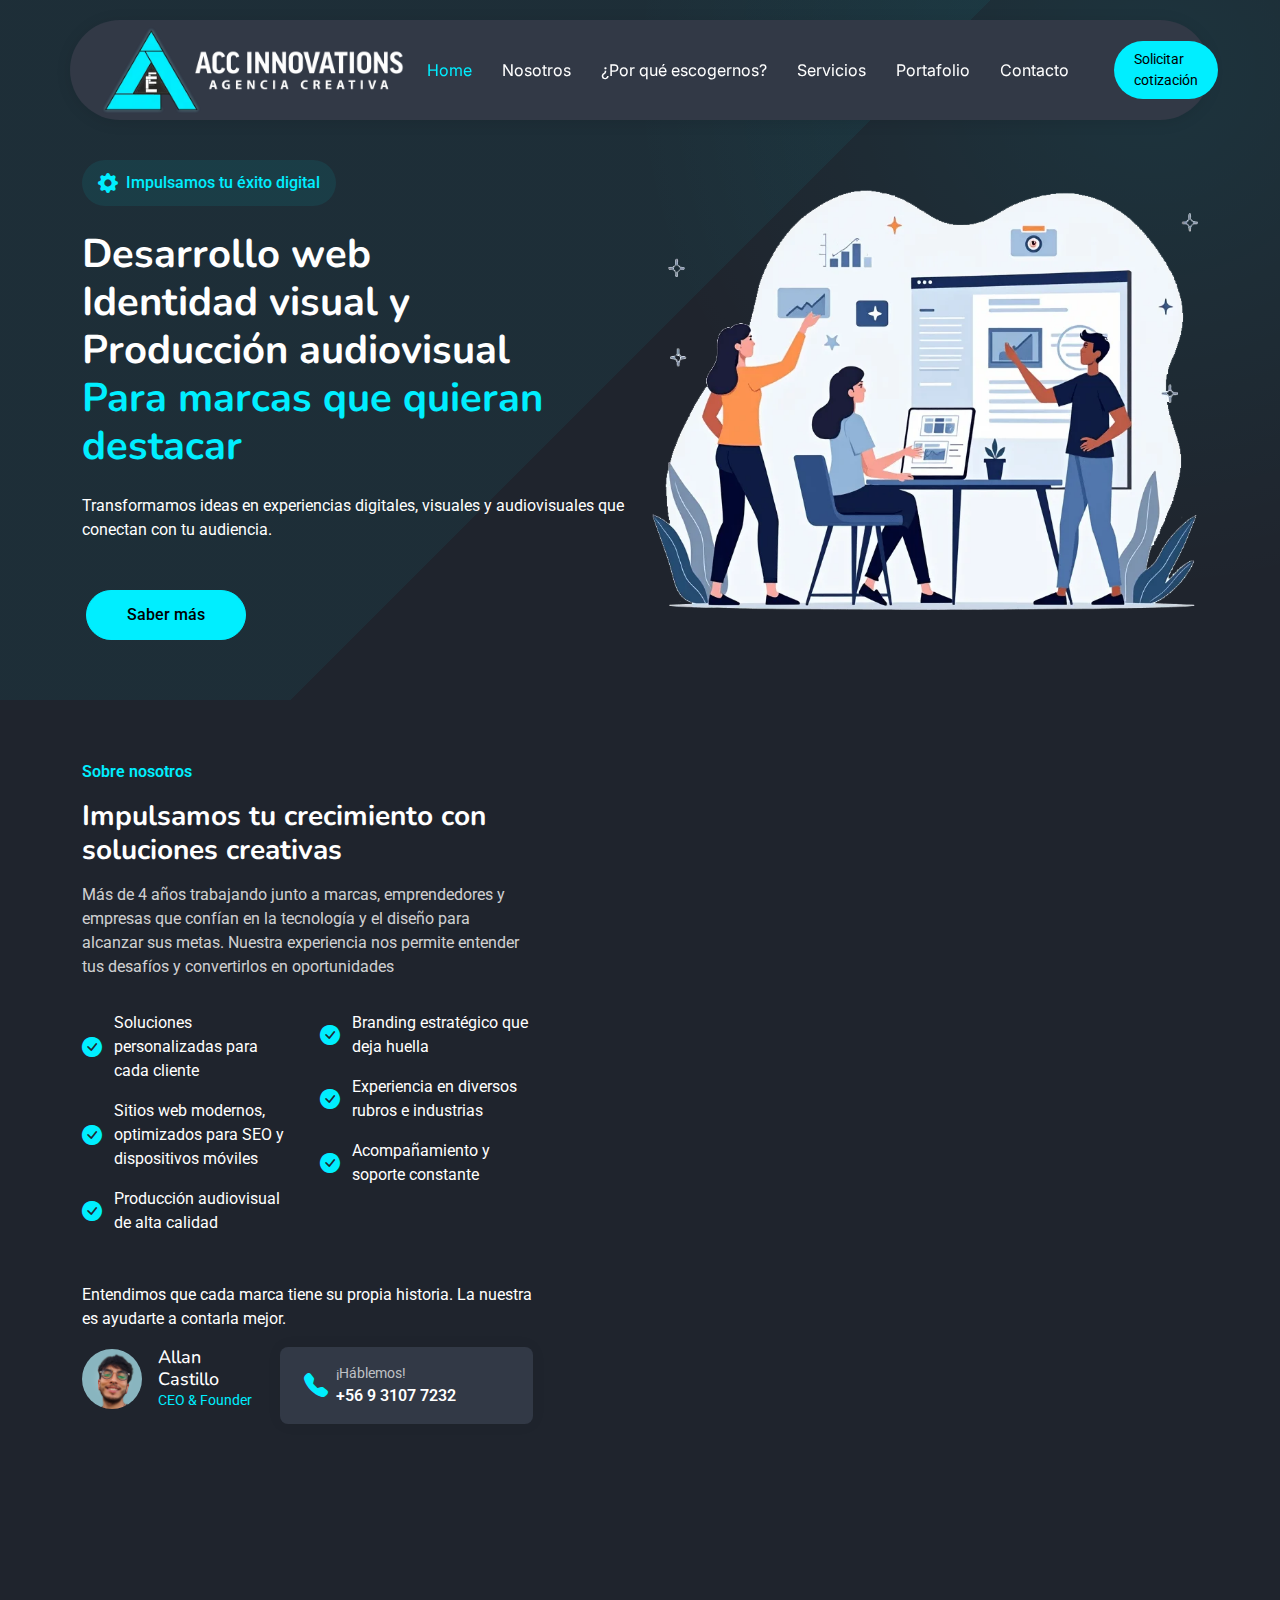
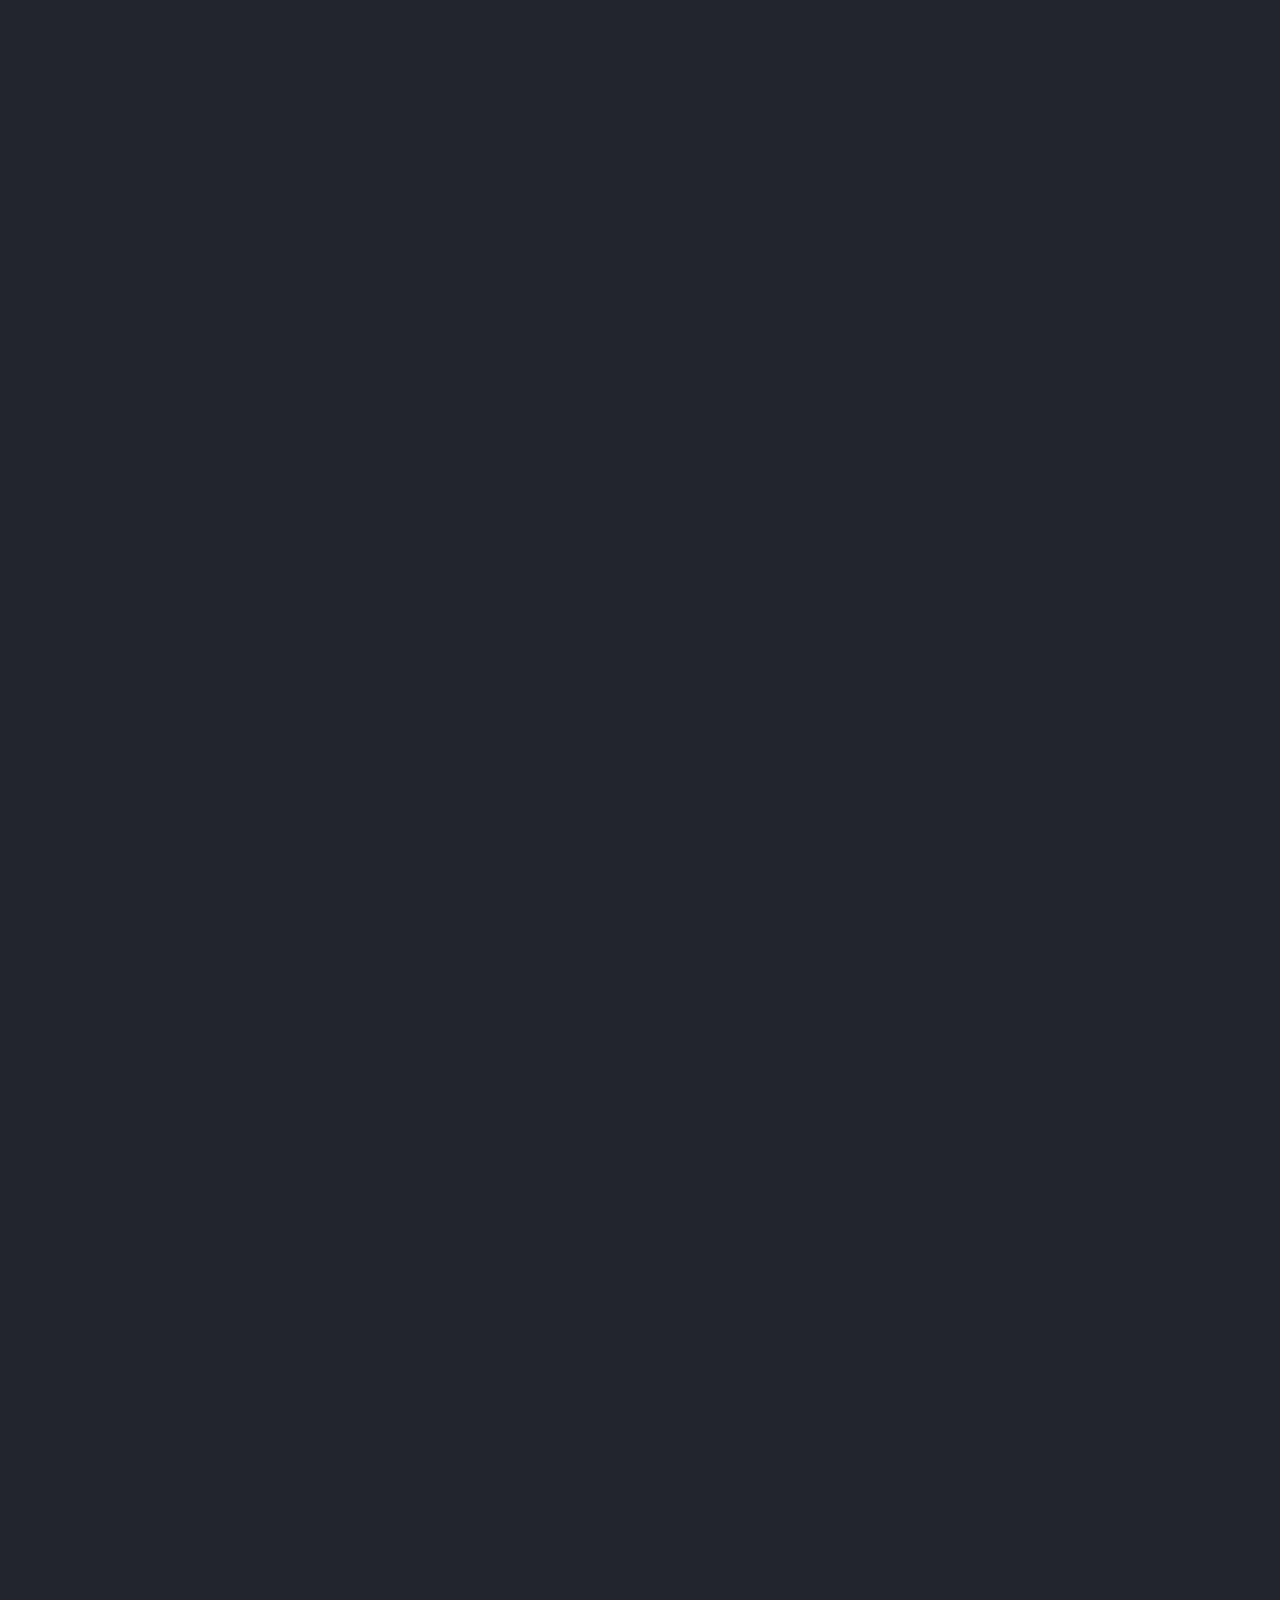
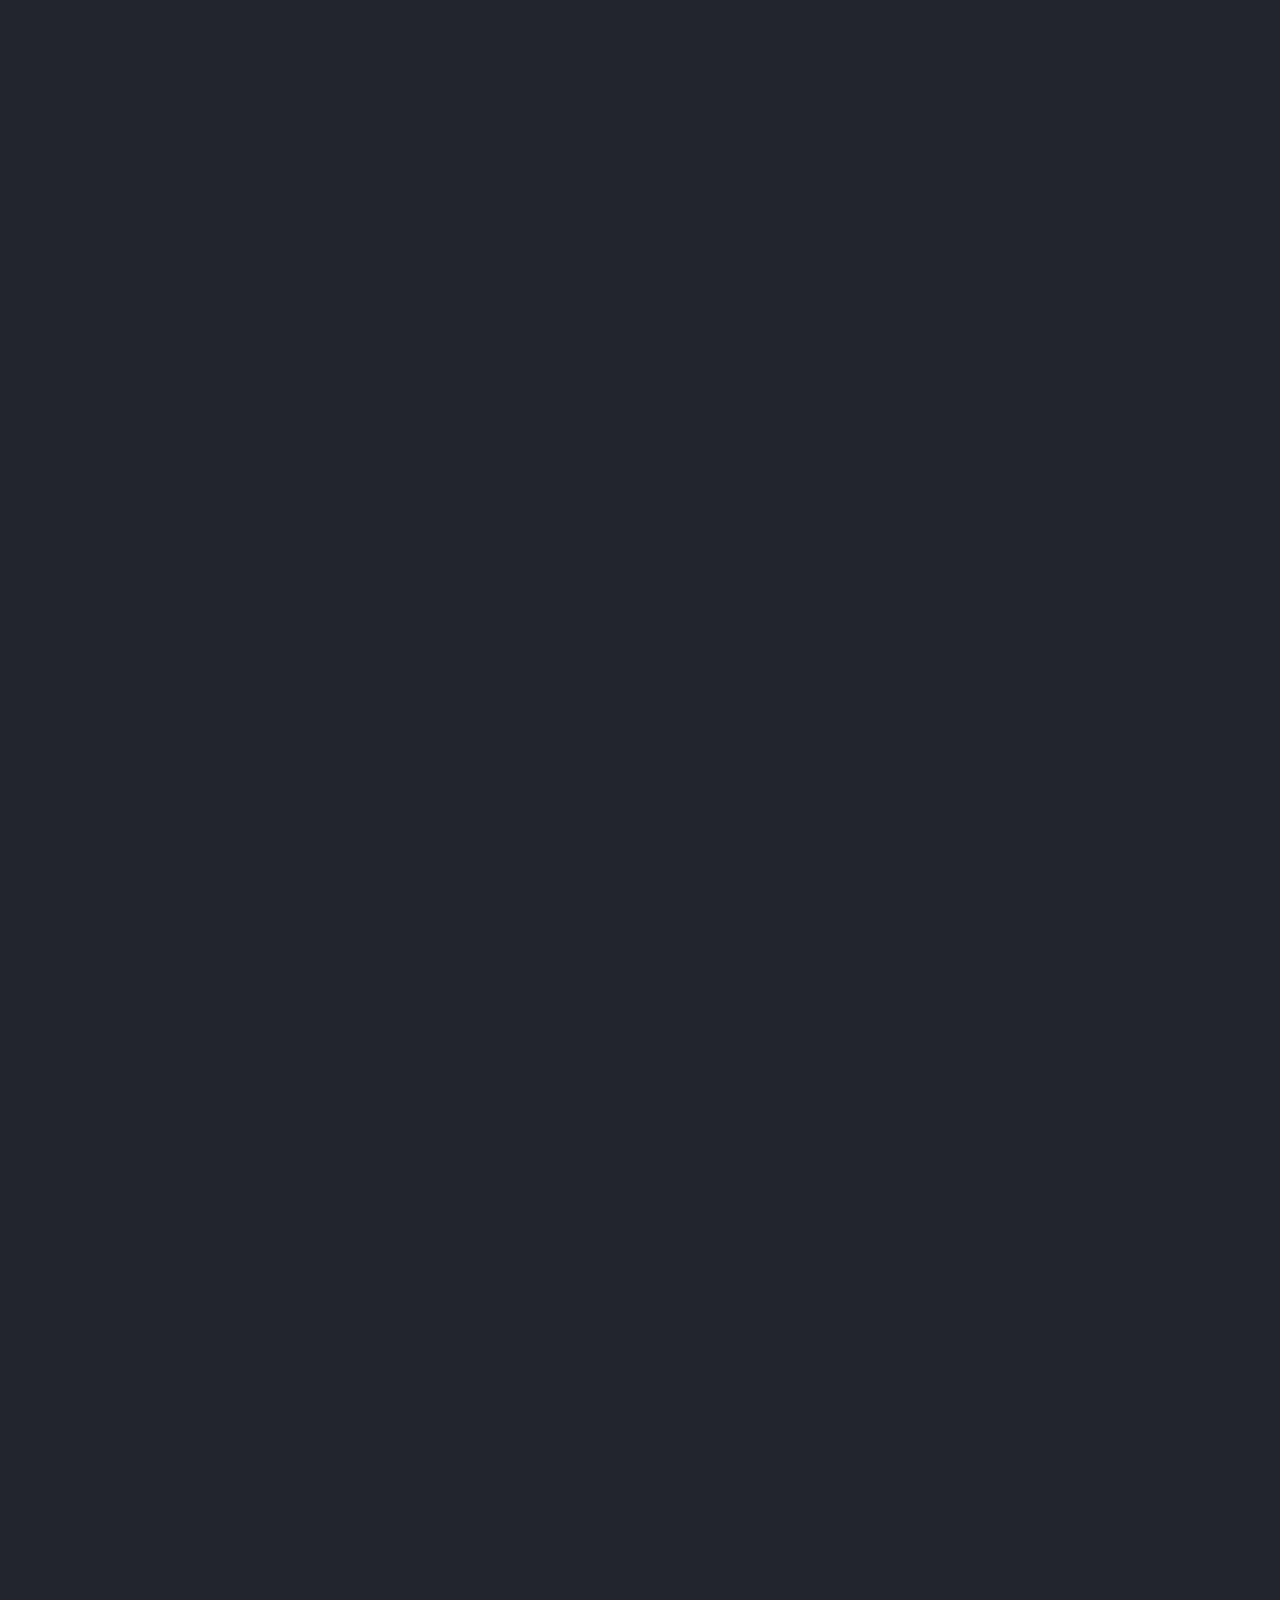
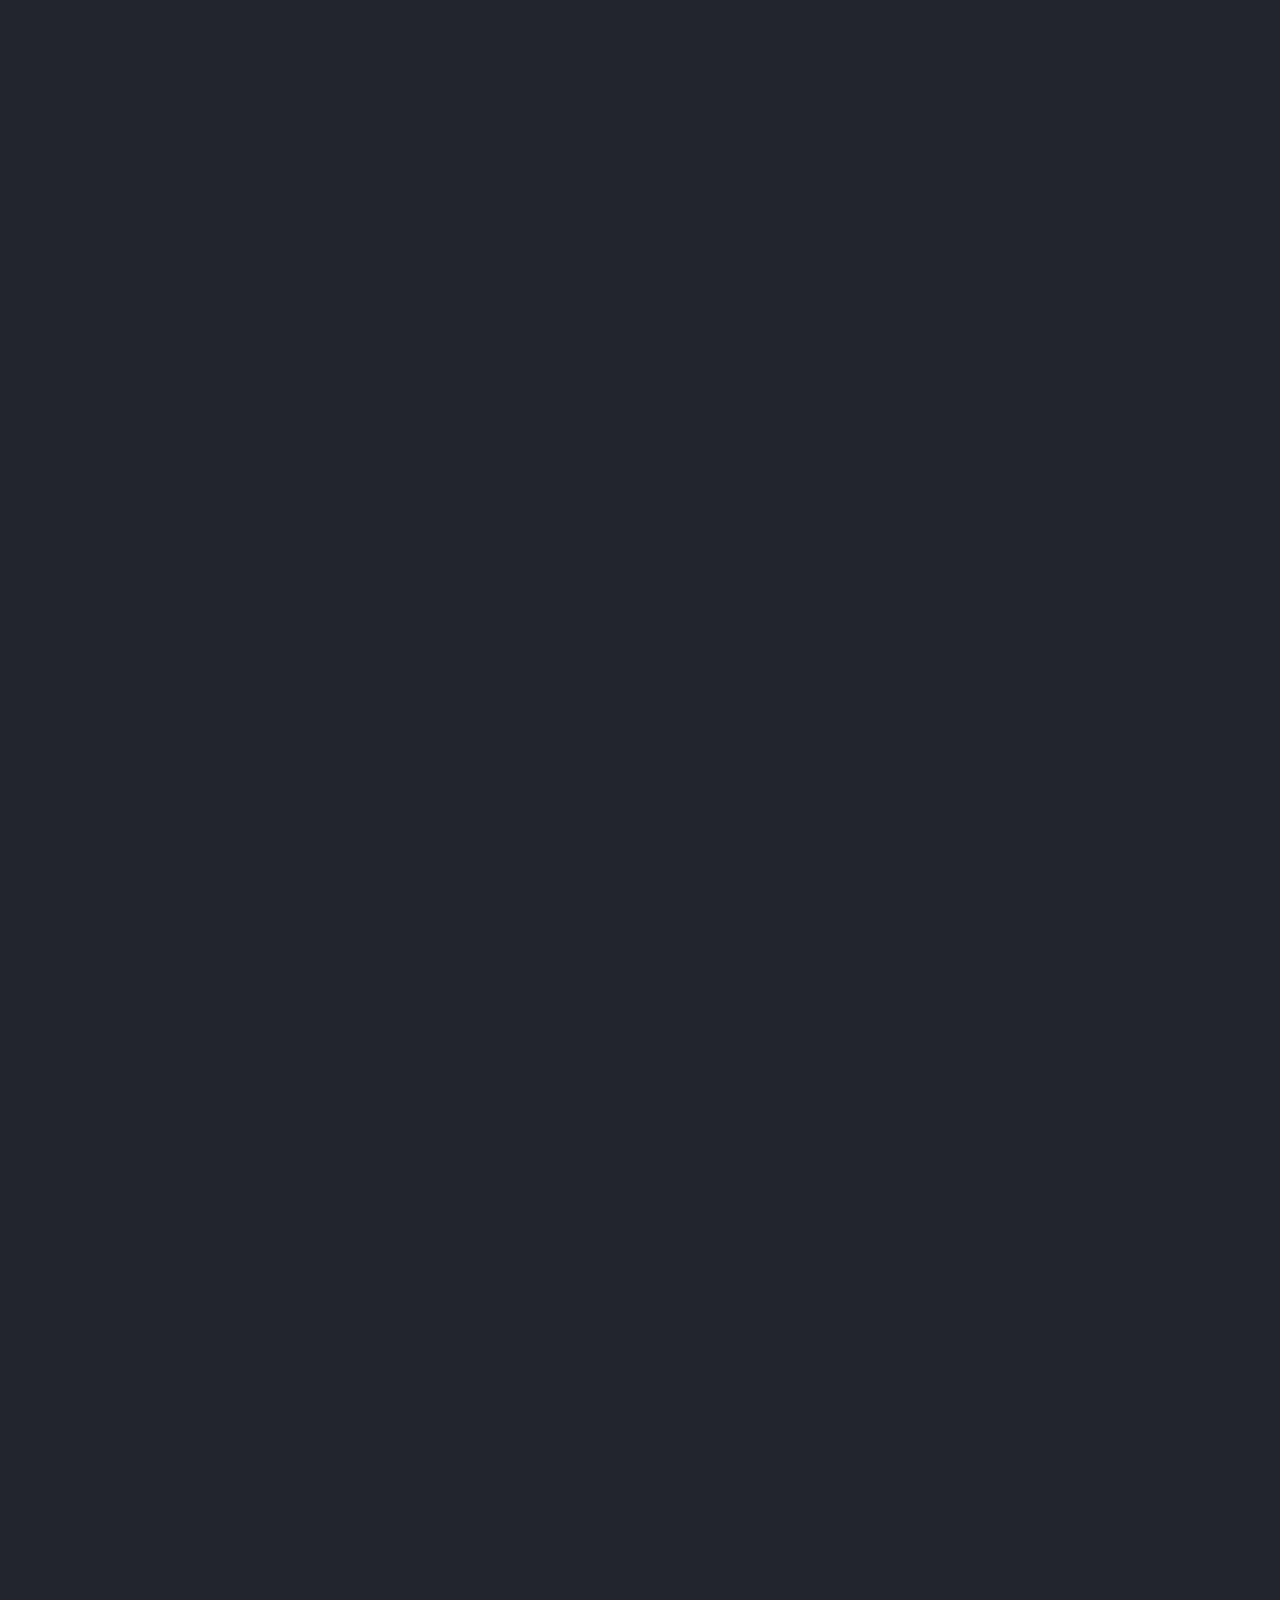
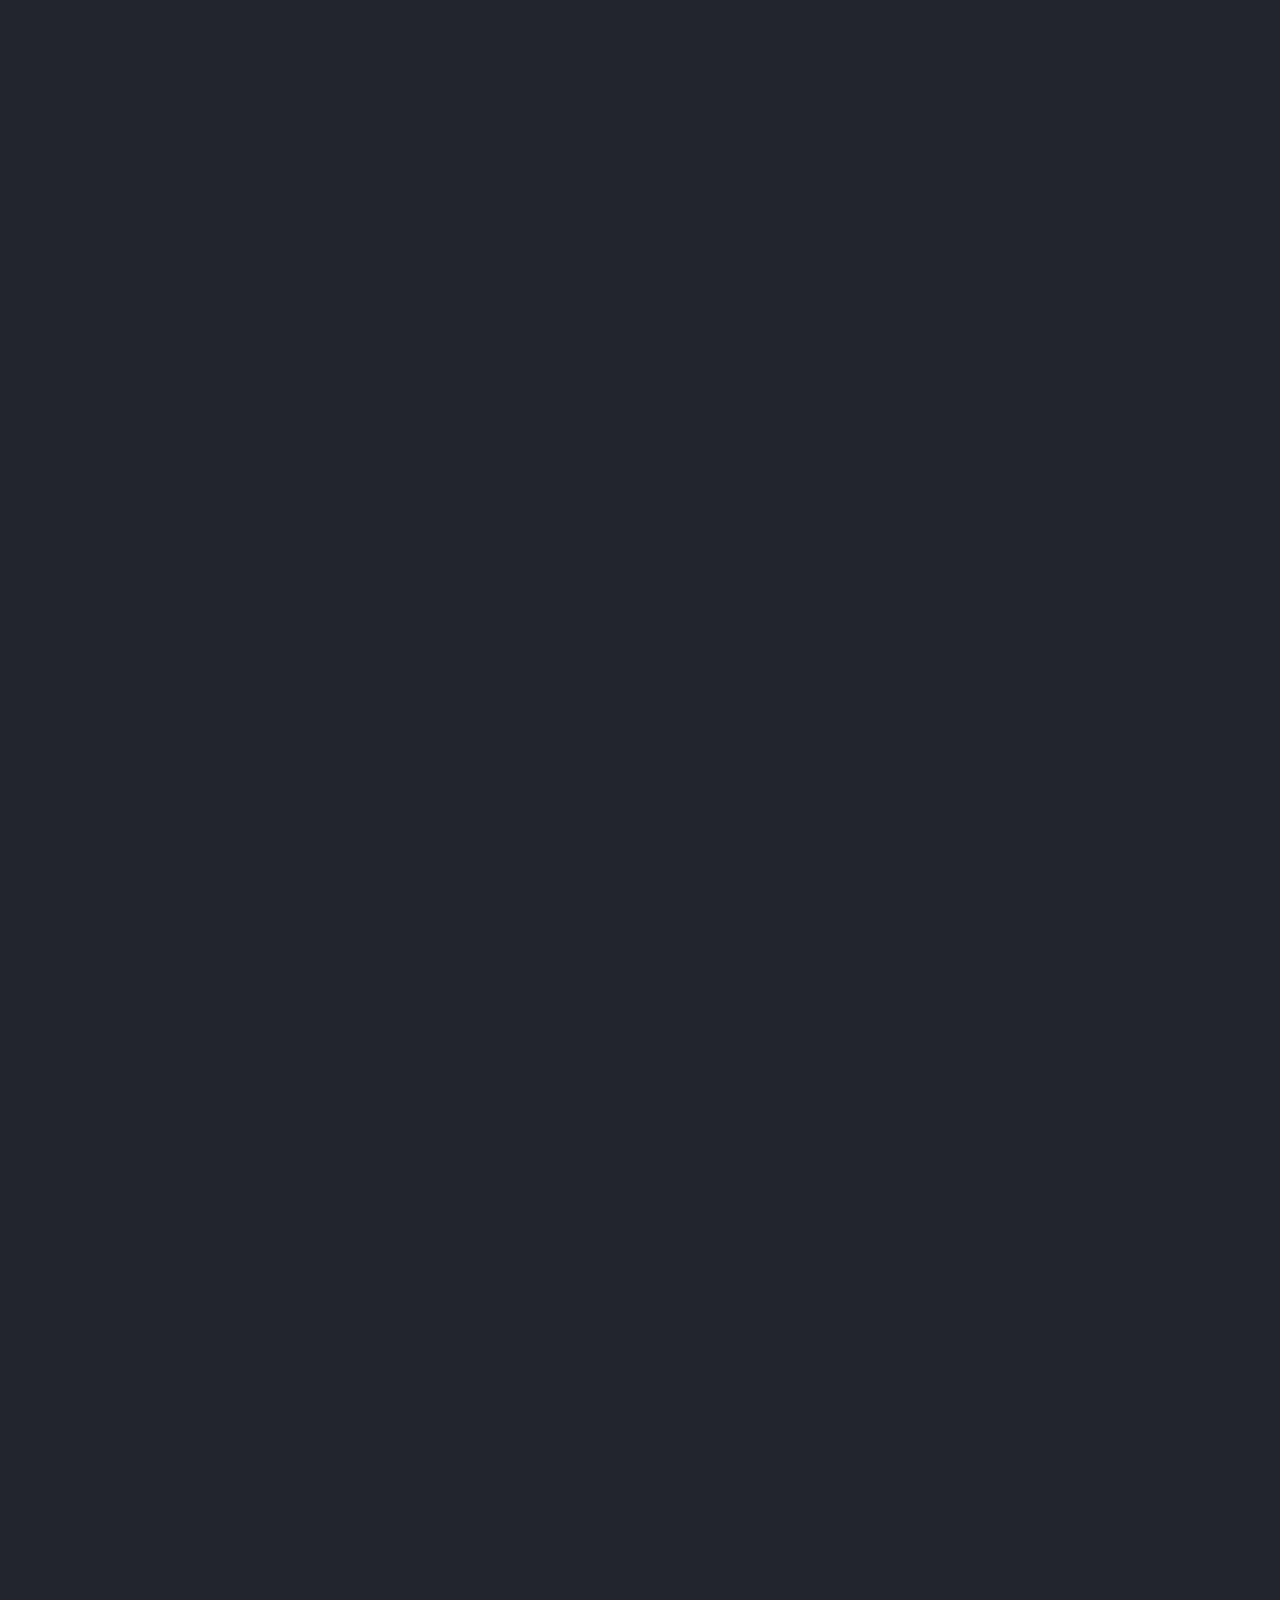
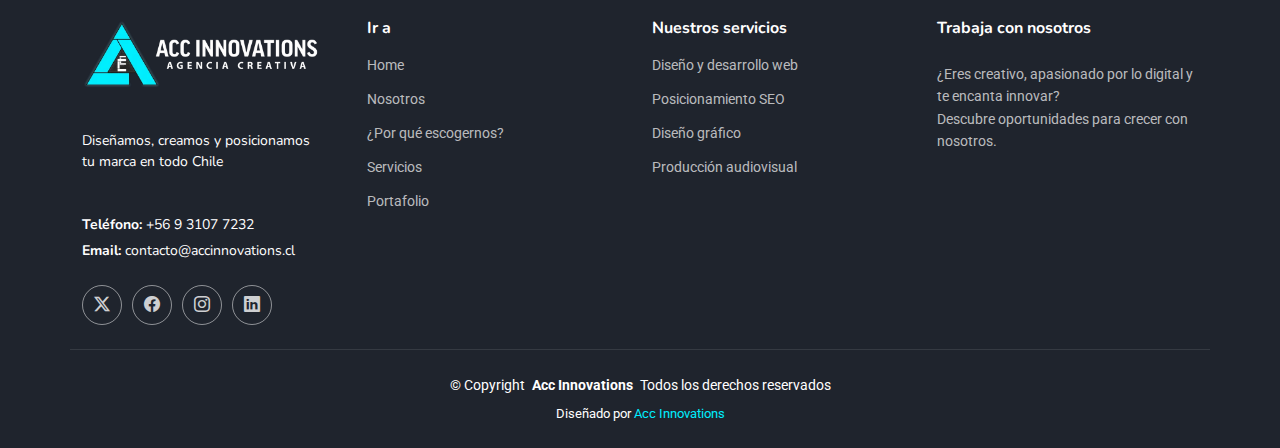
==== commit e0458c2e: "Menú hamburguesa adaptado a todas las pantallas y se agregaron iconos de redes sociales" ====
--- a/index.html
+++ b/index.html
@@ -71,6 +71,16 @@
                 <span>+56 9 3107 7232</span>
               </div>
             </div>
+
+              <!-- Red social -->
+  <div class="social-section mt-3">
+    <h5 class="contact-title">Síguenos en redes</h5>
+    <div class="social-icons d-flex gap-3 mt-2">
+      <a href="#"><i class="bi bi-facebook"></i></a>
+      <a href="#"><i class="bi bi-instagram"></i></a>
+    </div>
+  </div>
+
           </li>
         </ul>
   
@@ -535,7 +545,7 @@
         </li>
         <li class="nav-item" role="presentation">
           <button class="nav-link" id="video-tab" data-bs-toggle="tab" data-bs-target="#video" type="button" role="tab" aria-controls="video" aria-selected="false">
-            <h4>Producción</h4>
+            <h4>Producción audiovisual</h4>
           </button>
         </li>
       </ul>
--- a/assets/css/main.css
+++ b/assets/css/main.css
@@ -215,6 +215,7 @@
   border-radius: 2px;
   background-color: #00EEFF; /* Puedes cambiar estos colores */
 }
+
 
 /*ICON HAMBURGER MENU*/
 /* Estilo para el bloque de información de contacto */
@@ -266,6 +267,13 @@
 
 
 /* Dispositivos medianos (tablets o pantallas intermedias) */
+
+@media (max-width: 1250px) {
+  .header .logo img {
+    max-height: 70px;
+  }
+}
+
 @media (max-width: 992px) {
   .header .logo img {
     max-height: 70px;
@@ -575,19 +583,185 @@
   }
 }
 
+@media (max-width: 1250px) {
+  .navmenu ul {
+    inset: 60px 20px 20px 820px;
+  }
+}
+
+@media (max-width: 1210px) {
+  .navmenu ul {
+    inset: 60px 20px 20px 800px;
+  }
+}
+
+@media (max-width: 1170px) {
+  .navmenu ul {
+    inset: 60px 20px 20px 760px;
+  }
+}
+
+@media (max-width: 1110px) {
+  .navmenu ul {
+    inset: 60px 20px 20px 720px;
+  }
+}
+
+@media (max-width: 1070px) {
+  .navmenu ul {
+    inset: 60px 20px 20px 680px;
+  }
+}
+
 @media (max-width: 1024px) {
   .navmenu ul {
-    inset: 60px 20px 20px 200px;
+    inset: 60px 20px 20px 640px;
+  }
+}
+
+@media (max-width: 980px) {
+  .navmenu ul {
+    inset: 60px 20px 20px 600px;
+  }
+}
+
+
+@media (max-width: 930px) {
+  .navmenu ul {
+    inset: 60px 20px 20px 560px;
+  }
+}
+
+@media (max-width: 900px) {
+  .navmenu ul {
+    inset: 60px 20px 20px 520px;
+  }
+}
+
+@media (max-width: 900px) {
+  .navmenu ul {
+    inset: 60px 20px 20px 530px;
+  }
+}
+
+
+@media (max-width: 880px) {
+  .navmenu ul {
+    inset: 60px 20px 20px 500px;
+  }
+}
+
+@media (max-width: 830px) {
+  .navmenu ul {
+    inset: 60px 20px 20px 460px;
+  }
+}
+
+@media (max-width: 800px) {
+  .navmenu ul {
+    inset: 60px 20px 20px 450px;
+  }
+}
+
+@media (max-width: 800px) {
+  .navmenu ul {
+    inset: 60px 20px 20px 400px;
   }
 }
 
 @media (max-width: 768px) {
   .navmenu ul {
-    inset: 60px 20px 20px 150px;
+    inset: 60px 20px 20px 350px;
+  }
+}
+
+@media (max-width: 730px) {
+  .navmenu ul {
+    inset: 60px 20px 20px 300px;
+  }
+}
+
+@media (max-width: 700px) {
+  .navmenu ul {
+    inset: 60px 20px 20px 270px;
+  }
+}
+
+@media (max-width: 680px) {
+  .navmenu ul {
+    inset: 60px 20px 20px 250px;
+  }
+}
+
+@media (max-width: 630px) {
+  .navmenu ul {
+    inset: 60px 20px 20px 230px;
+  }
+}
+
+@media (max-width: 600px) {
+  .navmenu ul {
+    inset: 60px 20px 20px 190px;
+  }
+}
+
+@media (max-width: 580px) {
+  .navmenu ul {
+    inset: 60px 20px 20px 170px;
+  }
+}
+
+@media (max-width: 530px) {
+  .navmenu ul {
+    inset: 60px 20px 20px 160px;
+  }
+}
+
+@media (max-width: 500px) {
+  .navmenu ul {
+    inset: 60px 20px 20px 140px;
+  }
+}
+
+@media (max-width: 480px) {
+  .navmenu ul {
+    inset: 60px 20px 20px 135px;
+  }
+}
+
+@media (max-width: 450px) {
+  .navmenu ul {
+    inset: 60px 20px 20px 135px;
   }
 }
 
 @media (max-width: 420px) {
+  .navmenu .contact-info-section .contact-item i {
+    font-size: 1.1rem
+  }
+  .navmenu a, .navmenu a:focus {
+    font-size: 14px;
+  }
+  .navmenu ul {
+    inset: 60px 20px 20px 80px;
+  }
+  .header .btn-getstarted, .header .btn-getstarted:focus {
+    color: black;
+    display: inline-block;
+    margin: 10px auto;
+    margin-left: 20px;
+    padding: 10px 25px;
+    width: auto; /* Quita el ancho completo */
+    max-width: 80%; /* Limita su tamaño en pantallas pequeñas si quieres */
+    text-align: center;
+    border-radius: 50px; /* Mantiene la forma redondeada */
+  }
+}
+
+@media (max-width: 374px) {
+  .navmenu a, .navmenu a:focus {
+    font-size: 14px;
+  }
   .navmenu ul {
     inset: 60px 20px 20px 80px;
   }
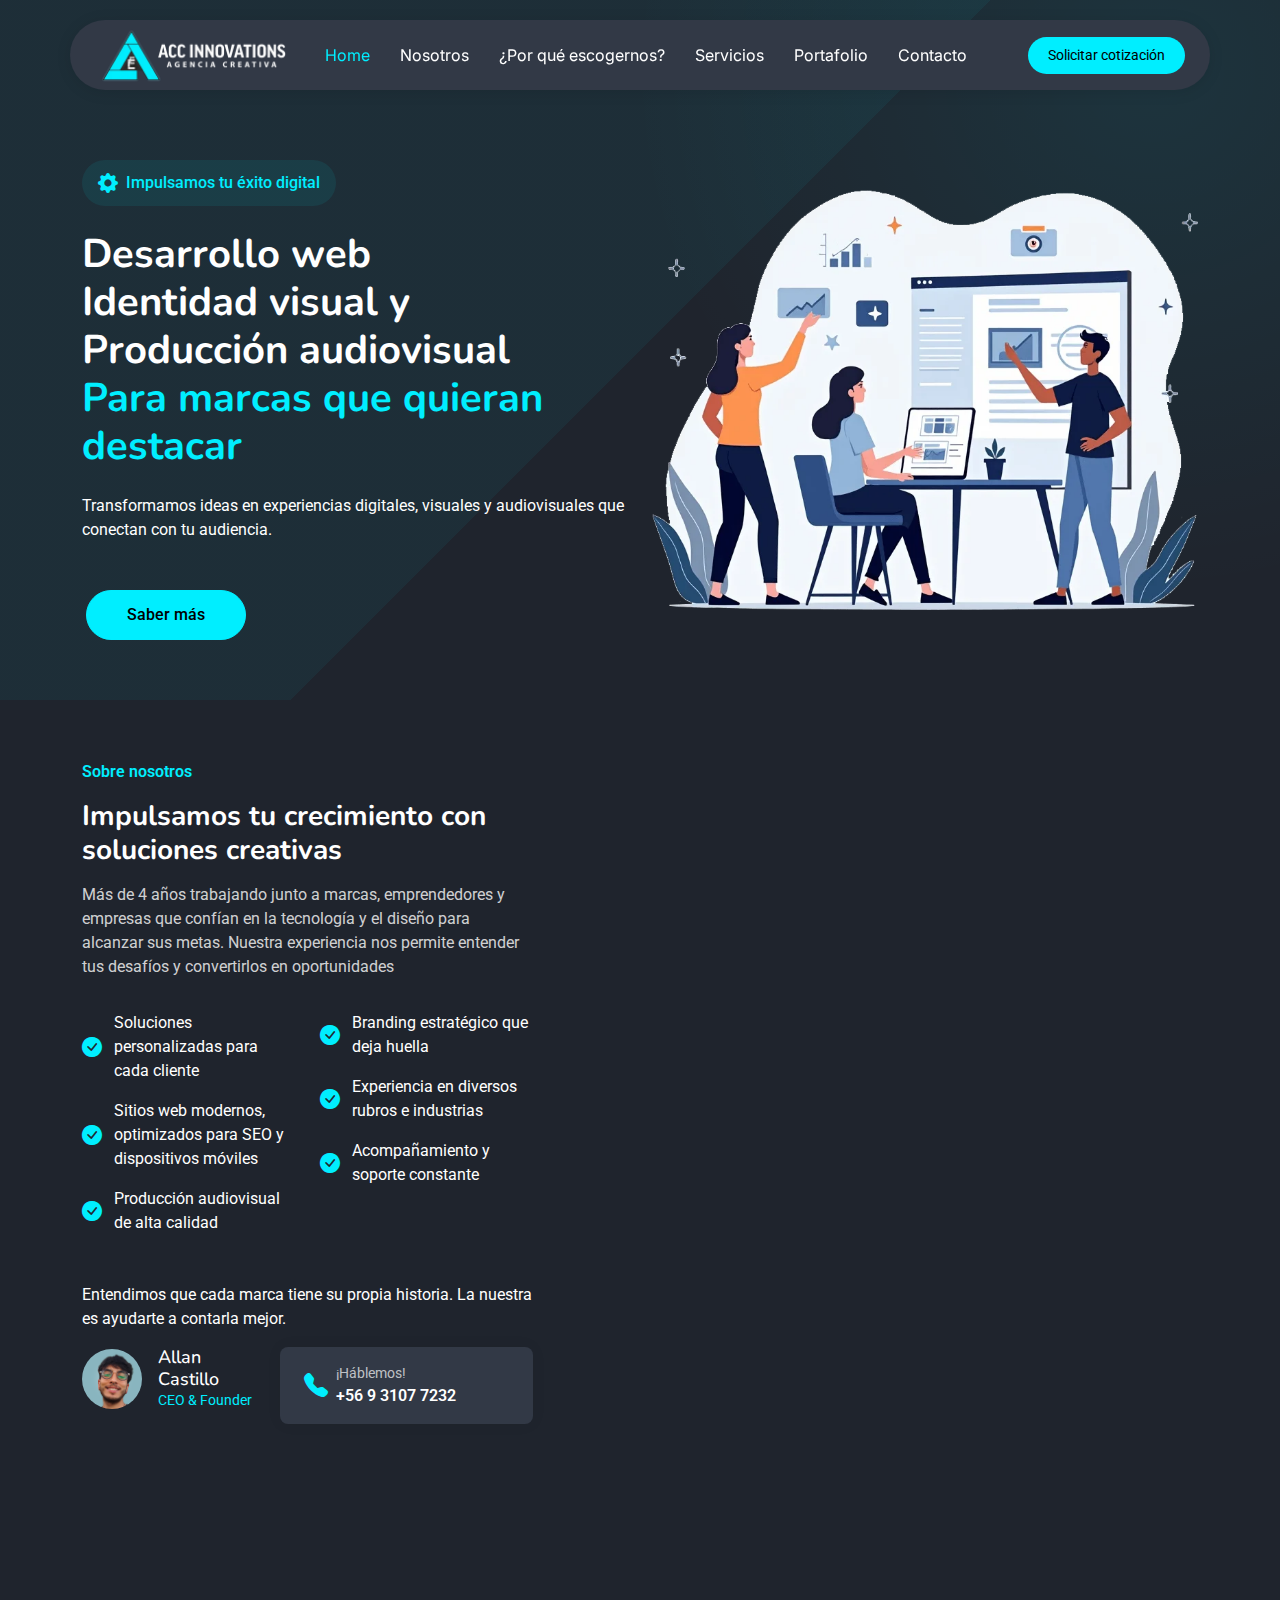
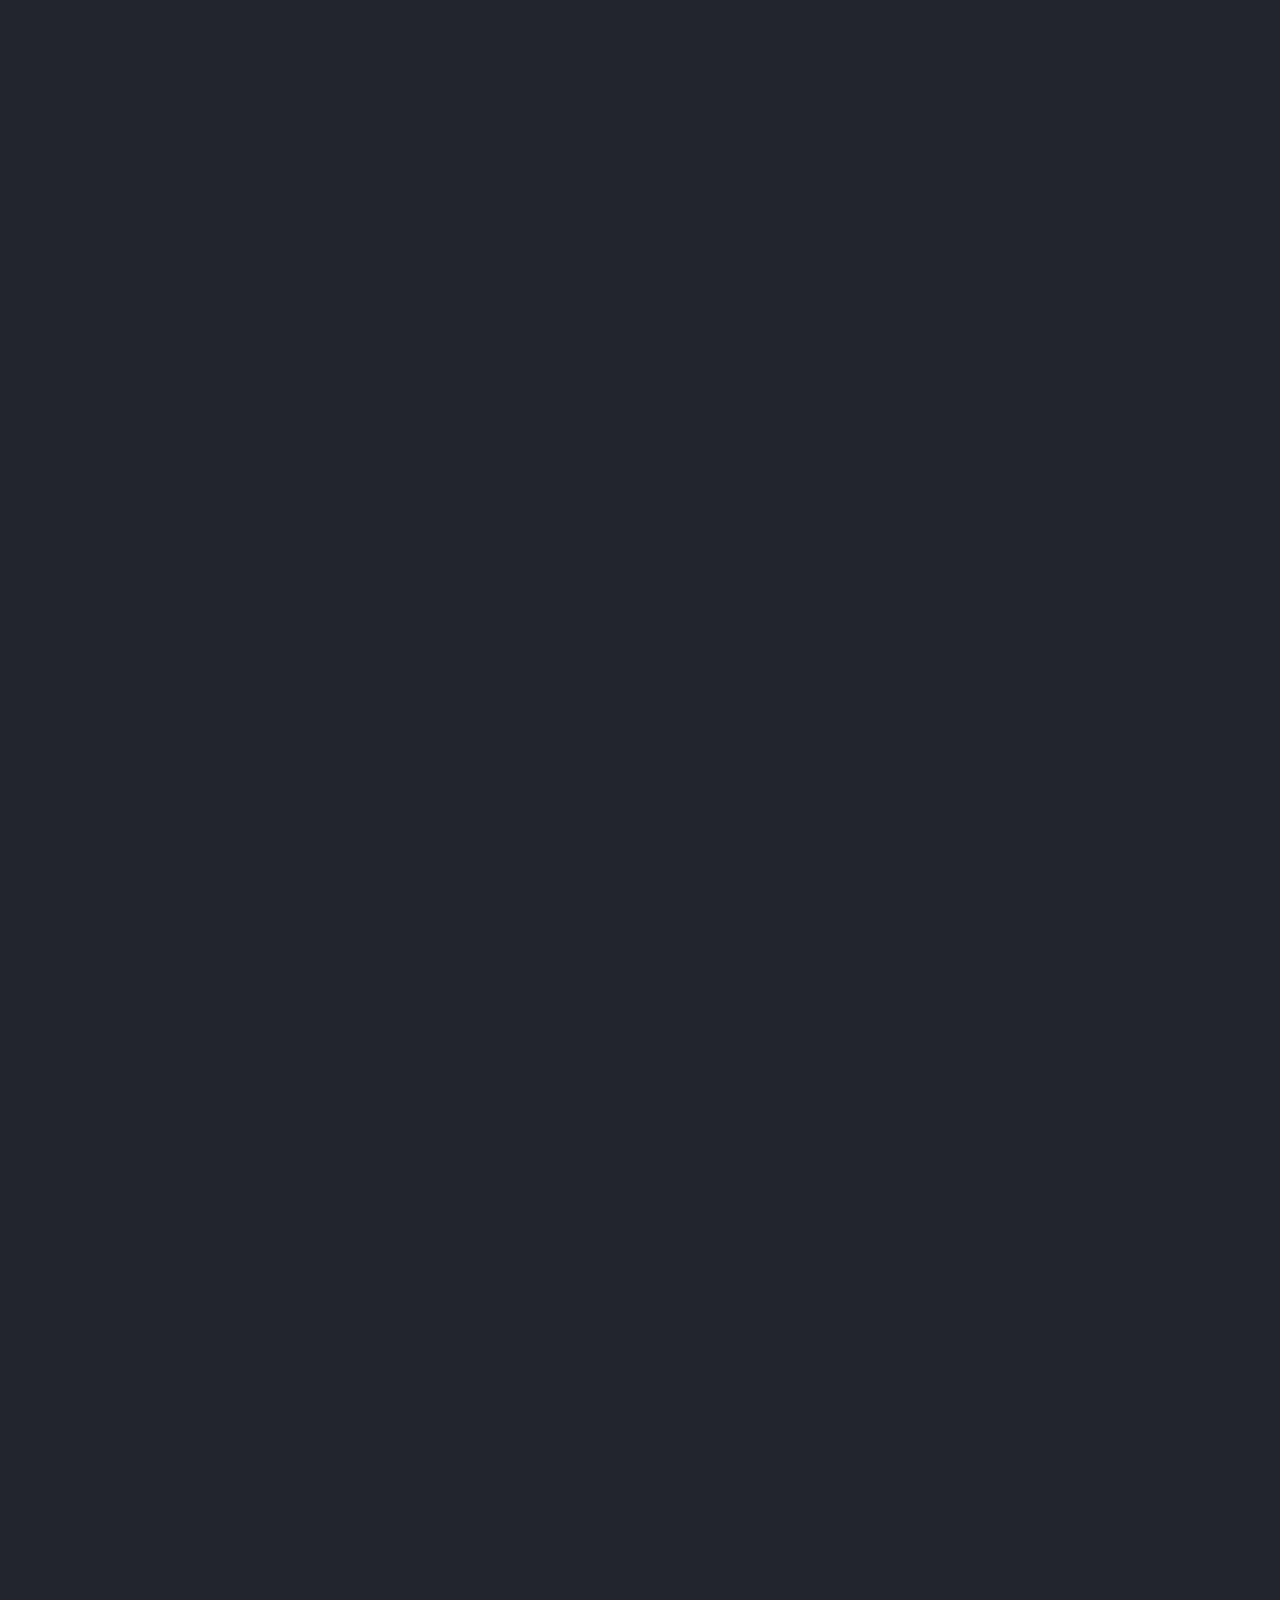
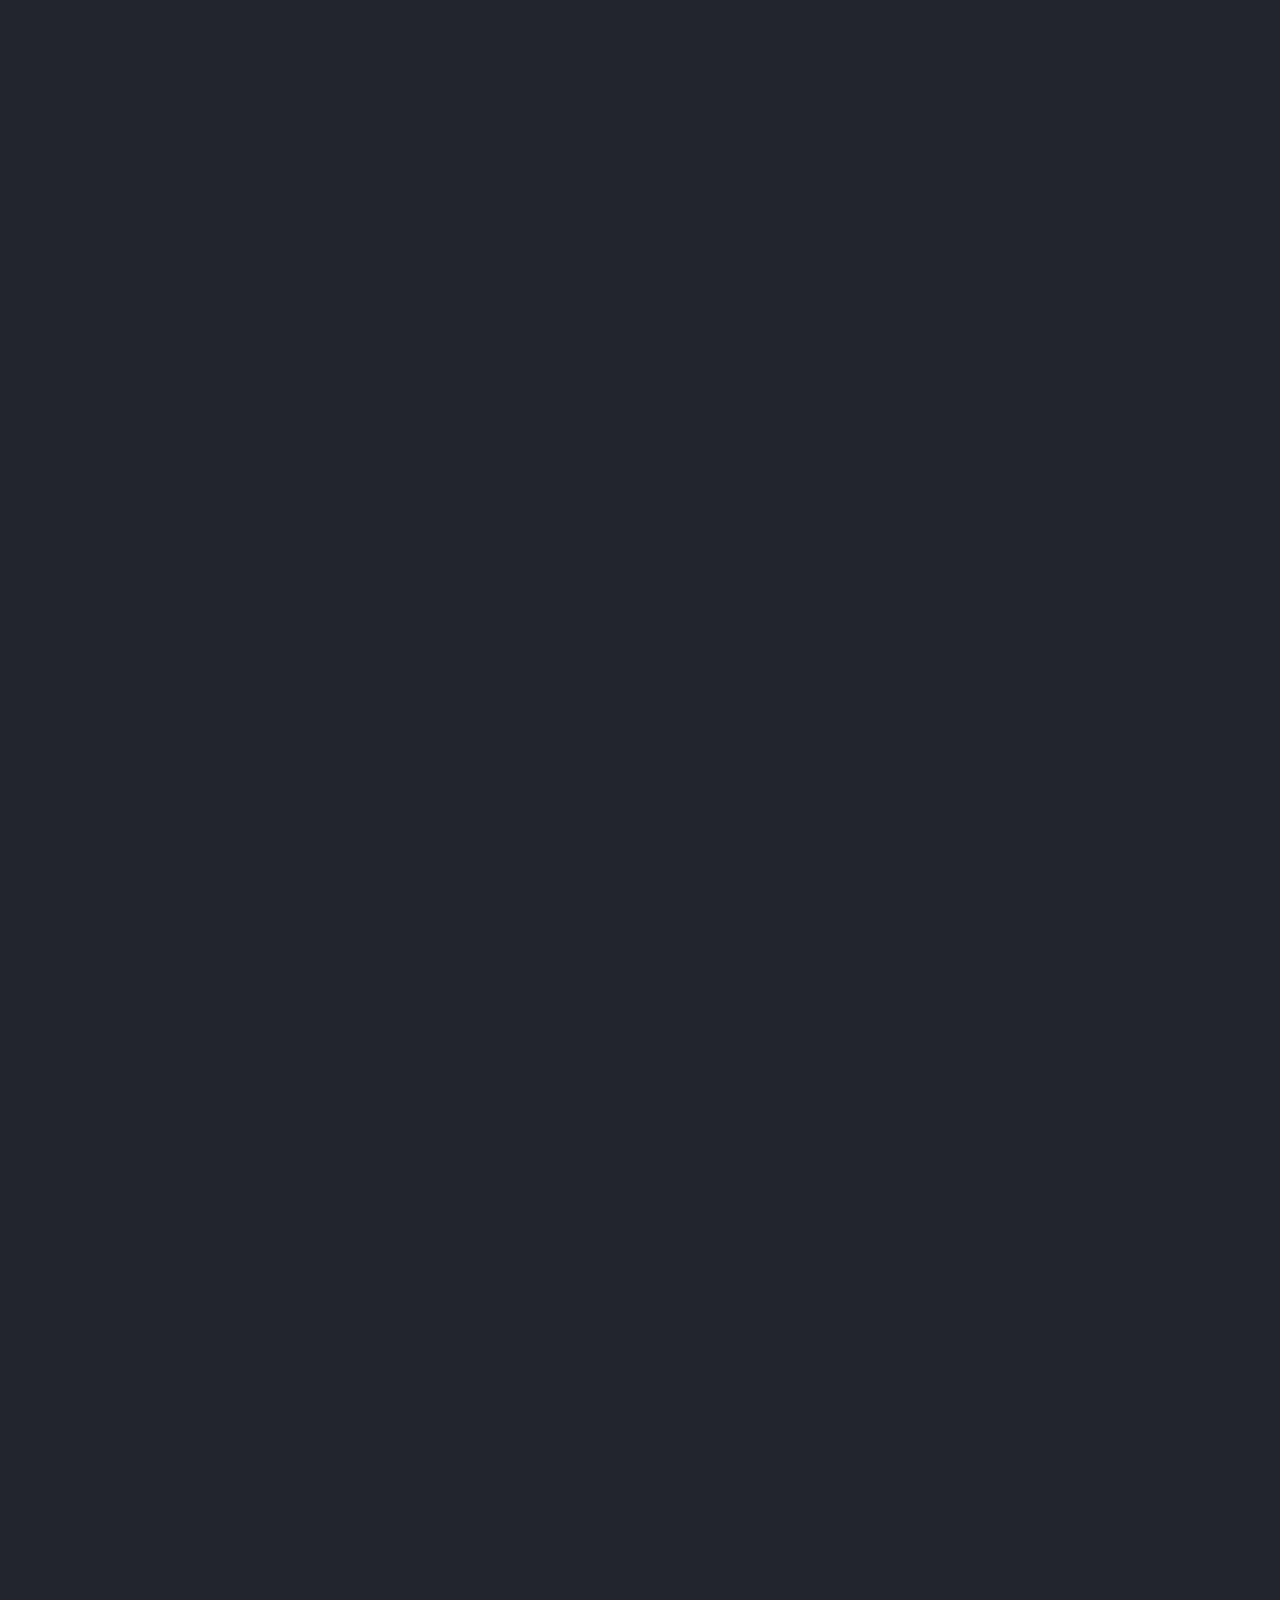
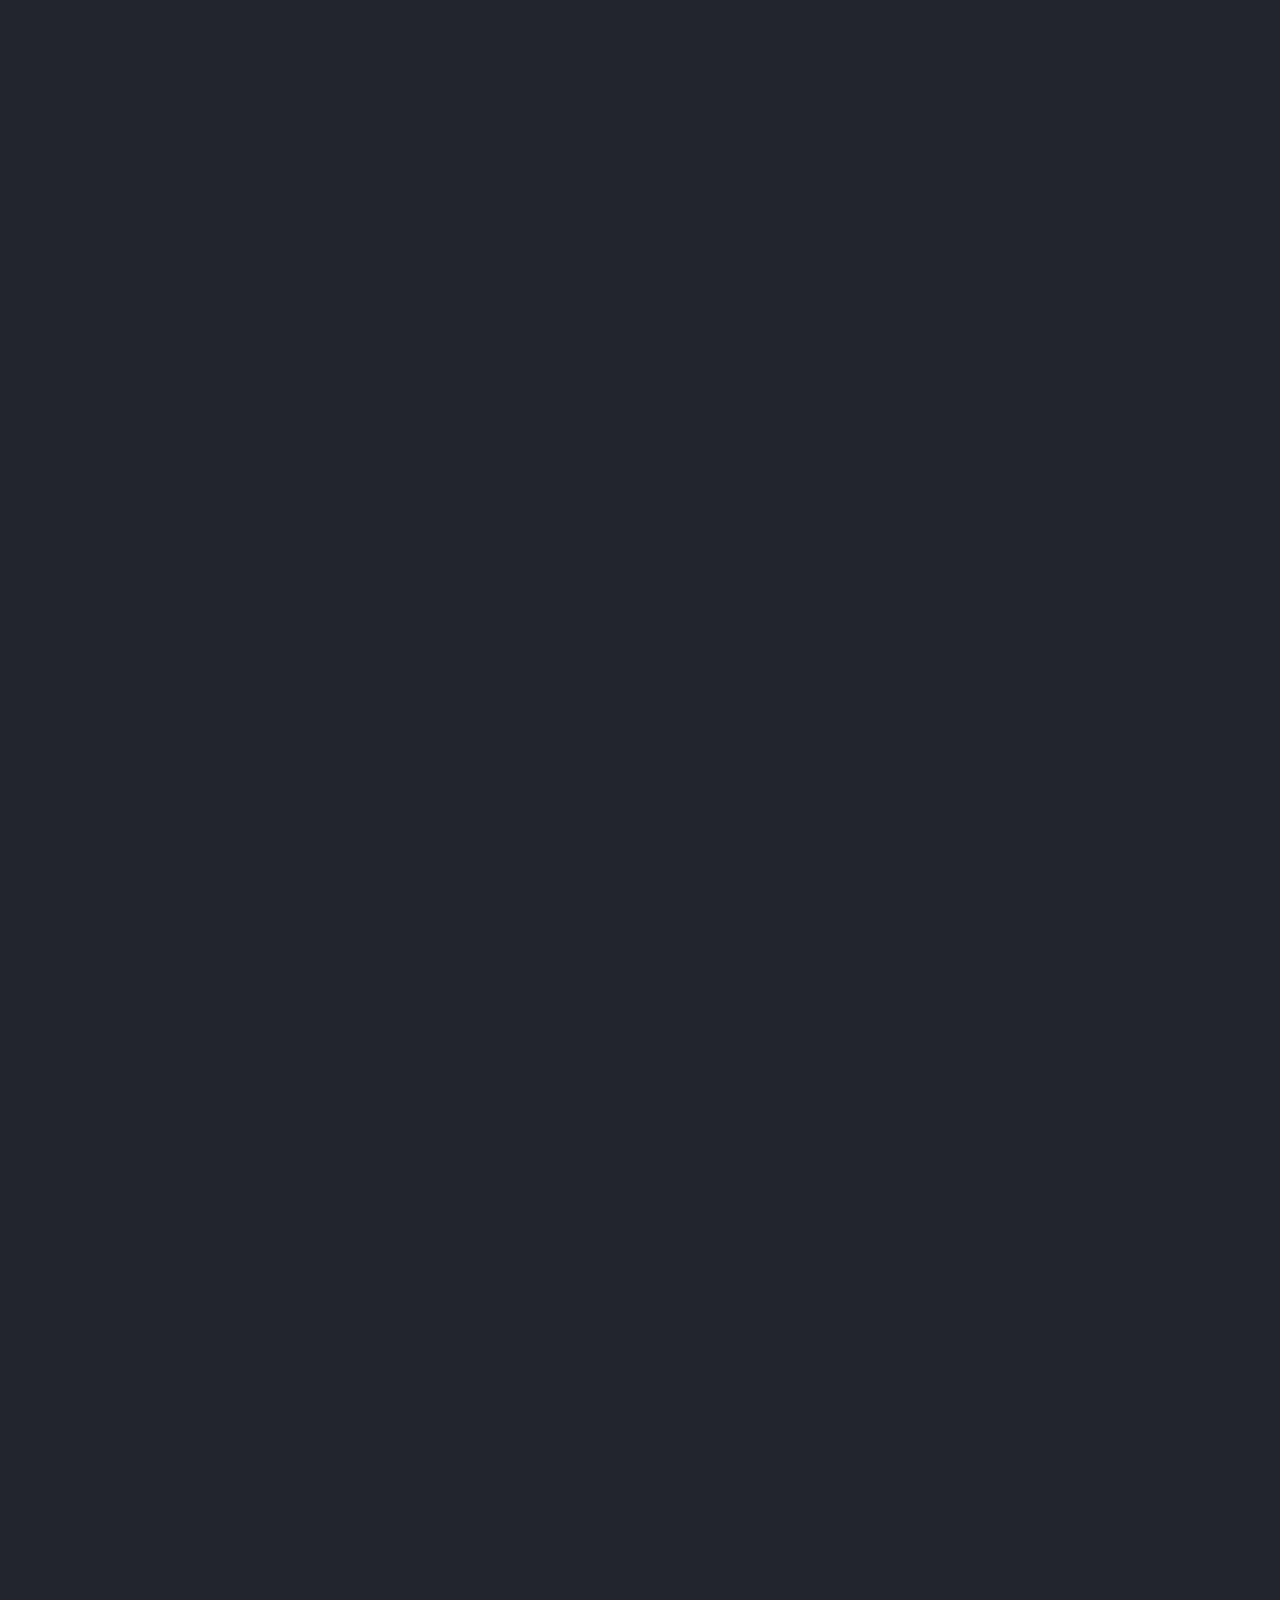
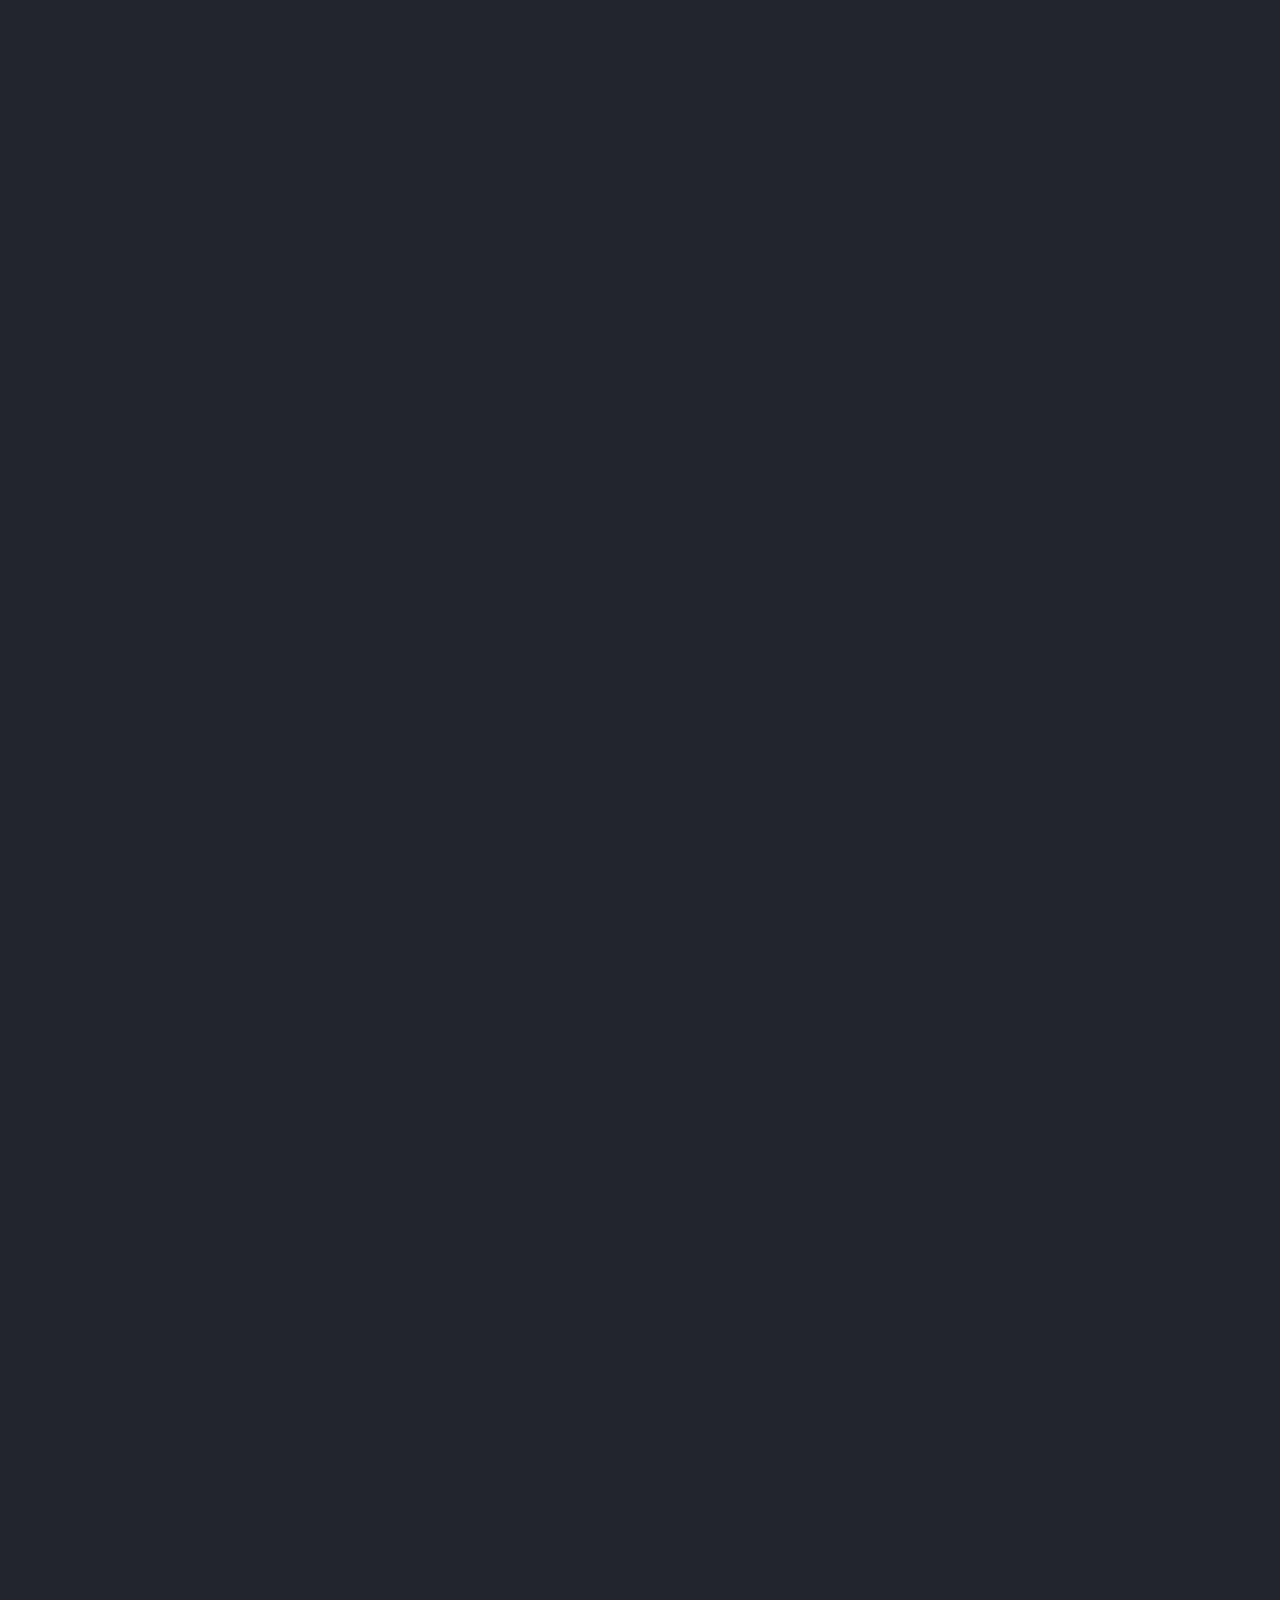
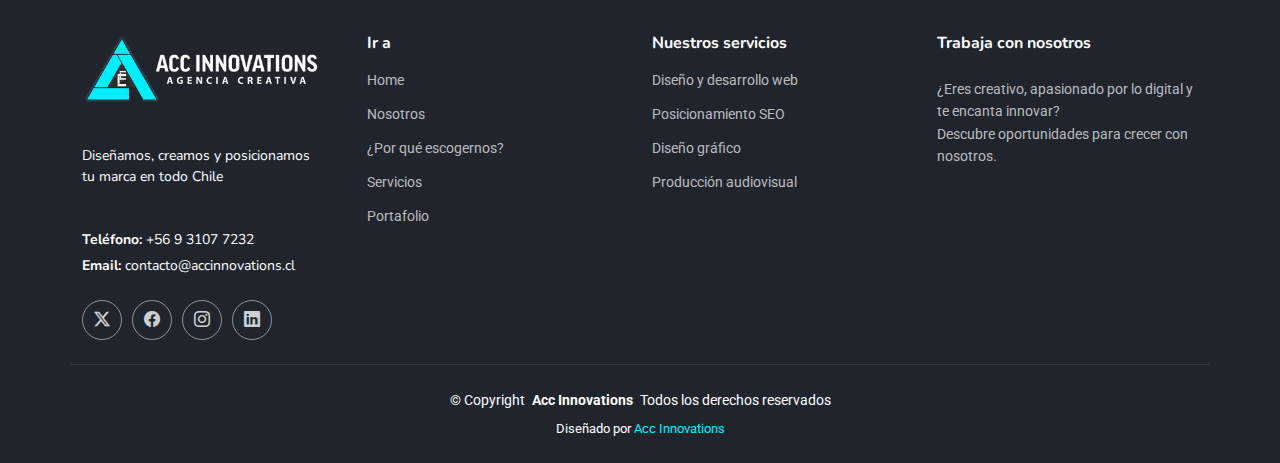
==== commit 583b4277: "actualización seccion desarrollo web" ====
--- a/index.html
+++ b/index.html
@@ -467,7 +467,7 @@
                 <h3>Diseño y desarrollo web</h3>
                 <h5>Sitios que representan tu marca</h5>
                 <p>Diseñamos y desarrollamos sitios web personalizados, responsivos y optimizados: desde sitios informativos hasta plataformas con aplicaciones y e-commerce.</p>
-                <a href="service-details.html" class="read-more">Saber más <i class="bi bi-arrow-right"></i></a>
+                <a href="desarrollo-web.html" class="read-more">Saber más <i class="bi bi-arrow-right"></i></a>
               </div>
             </div>
           </div><!-- End Service Card -->
@@ -481,7 +481,7 @@
                 <h3>Posicionamiento SEO</h3>
                 <h5>Haz que te encuentren primero</h5>
                 <p>Mejoramos tu presencia en buscadores con estrategias SEO efectivas para atraer tráfico de calidad y convertir visitas en resultados.</p>
-                <a href="service-details.html" class="read-more">Saber más <i class="bi bi-arrow-right"></i></a>
+                <a href="posicionamiento-seo.html" class="read-more">Saber más <i class="bi bi-arrow-right"></i></a>
               </div>
             </div>
           </div><!-- End Service Card -->
@@ -495,7 +495,7 @@
                 <h3>Diseño gráfico</h3>
                 <h5>Identidad visual que conecta</h5>
                 <p>Creamos logotipos, branding completo y piezas gráficas que reflejan el valor y la personalidad de tu negocio.</p>
-                <a href="service-details.html" class="read-more">Saber más <i class="bi bi-arrow-right"></i></a>
+                <a href="diseño-grafico.html" class="read-more">Saber más <i class="bi bi-arrow-right"></i></a>
               </div>
             </div>
           </div><!-- End Service Card -->
@@ -509,7 +509,7 @@
                 <h3>Producción Audiovisual</h3>
                 <h5>Videos profesionales con impacto</h5>
                 <p>Contamos con un equipo audiovisual para crear contenido visual potente: institucional, promocional o para redes sociales.</p>
-                <a href="service-details.html" class="read-more">Saber más<i class="bi bi-arrow-right"></i></a>
+                <a href="produccion-audiovisual.html" class="read-more">Saber más<i class="bi bi-arrow-right"></i></a>
               </div>
             </div>
           </div><!-- End Service Card -->
@@ -929,7 +929,7 @@
                   <div class="col-lg-8 mx-auto text-center">
                     <h2 class="display-4 mb-4">Agenda una reunión para conocer más acerca de tu proyecto.</h2>
                     <p class="mb-4">Puedes cotizar y asesorarte de manera gratuita con nosotros</p>
-                    <a href="#" class="btn btn-cta">Agendar reunión</a>
+                    <a href="#contact" class="btn btn-cta">Agendar reunión</a>
                   </div>
         
                   <!-- Abstract Background Elements -->
--- a/assets/css/main.css
+++ b/assets/css/main.css
@@ -171,7 +171,7 @@
 }
 
 .header .logo img {
-  max-height: 90px;
+  max-height: 55px;
   margin-right: 8px;
 }
 
@@ -268,11 +268,6 @@
 
 /* Dispositivos medianos (tablets o pantallas intermedias) */
 
-@media (max-width: 1250px) {
-  .header .logo img {
-    max-height: 70px;
-  }
-}
 
 @media (max-width: 992px) {
   .header .logo img {
@@ -2712,6 +2707,11 @@
 /*--------------------------------------------------------------
 # Service Details Section
 --------------------------------------------------------------*/
+#service-details {
+  display: flex;
+  flex-wrap: wrap;
+}
+
 .service-details .service-box {
   background-color: var(--surface-color);
   padding: 20px;
@@ -2843,6 +2843,46 @@
   color: var(--accent-color);
 }
 
+/* Tabs horizontales móviles */
+#mobile-tabs {
+  scrollbar-width: thin;
+  scrollbar-color: #00EEFF #323946;
+  padding-bottom: 5px;
+}
+
+#mobile-tabs::-webkit-scrollbar {
+  height: 6px;
+}
+
+#mobile-tabs::-webkit-scrollbar-thumb {
+  background-color: #00EEFF;
+  border-radius: 10px;
+}
+
+/* Cards services */
+
+/* Icono */
+.card i {
+  color: #00EEFF !important;
+}
+
+/* Ajustar la distancia entre el icono y el título */
+.card-title {
+  margin-top: 15px; /* Añadir más espacio entre el icono y el título */
+}
+
+/* Animación de zoom suave */
+.card {
+  transition: transform 0.3s ease-in-out; /* Transición suave en ambos estados */
+  background-color: #323946; /* Nuevo color de fondo */
+  color: #ffffff; /* Asegura que el texto sea legible */
+}
+
+.card:hover {
+  transform: scale(1.05); /* Aumenta el tamaño de la tarjeta */
+}
+
+
 /*--------------------------------------------------------------
 # Starter Section Section
 --------------------------------------------------------------*/
